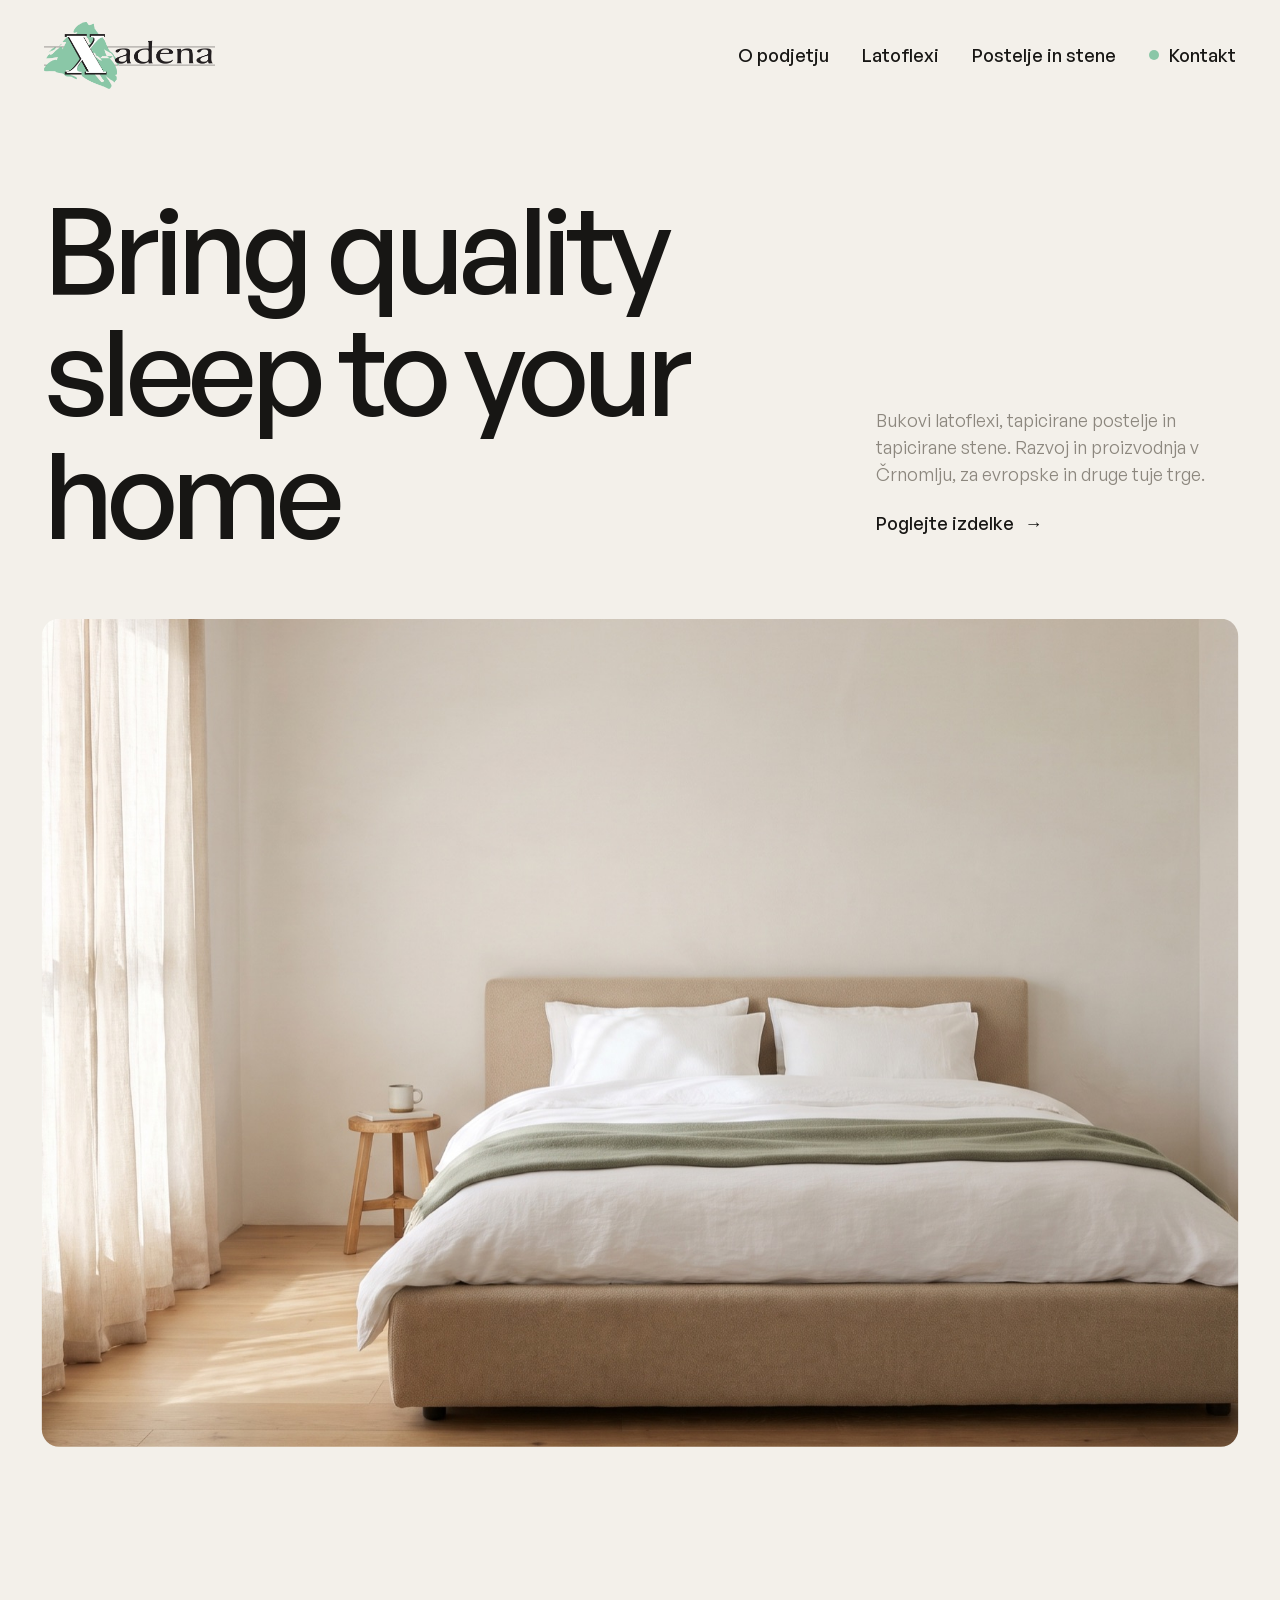
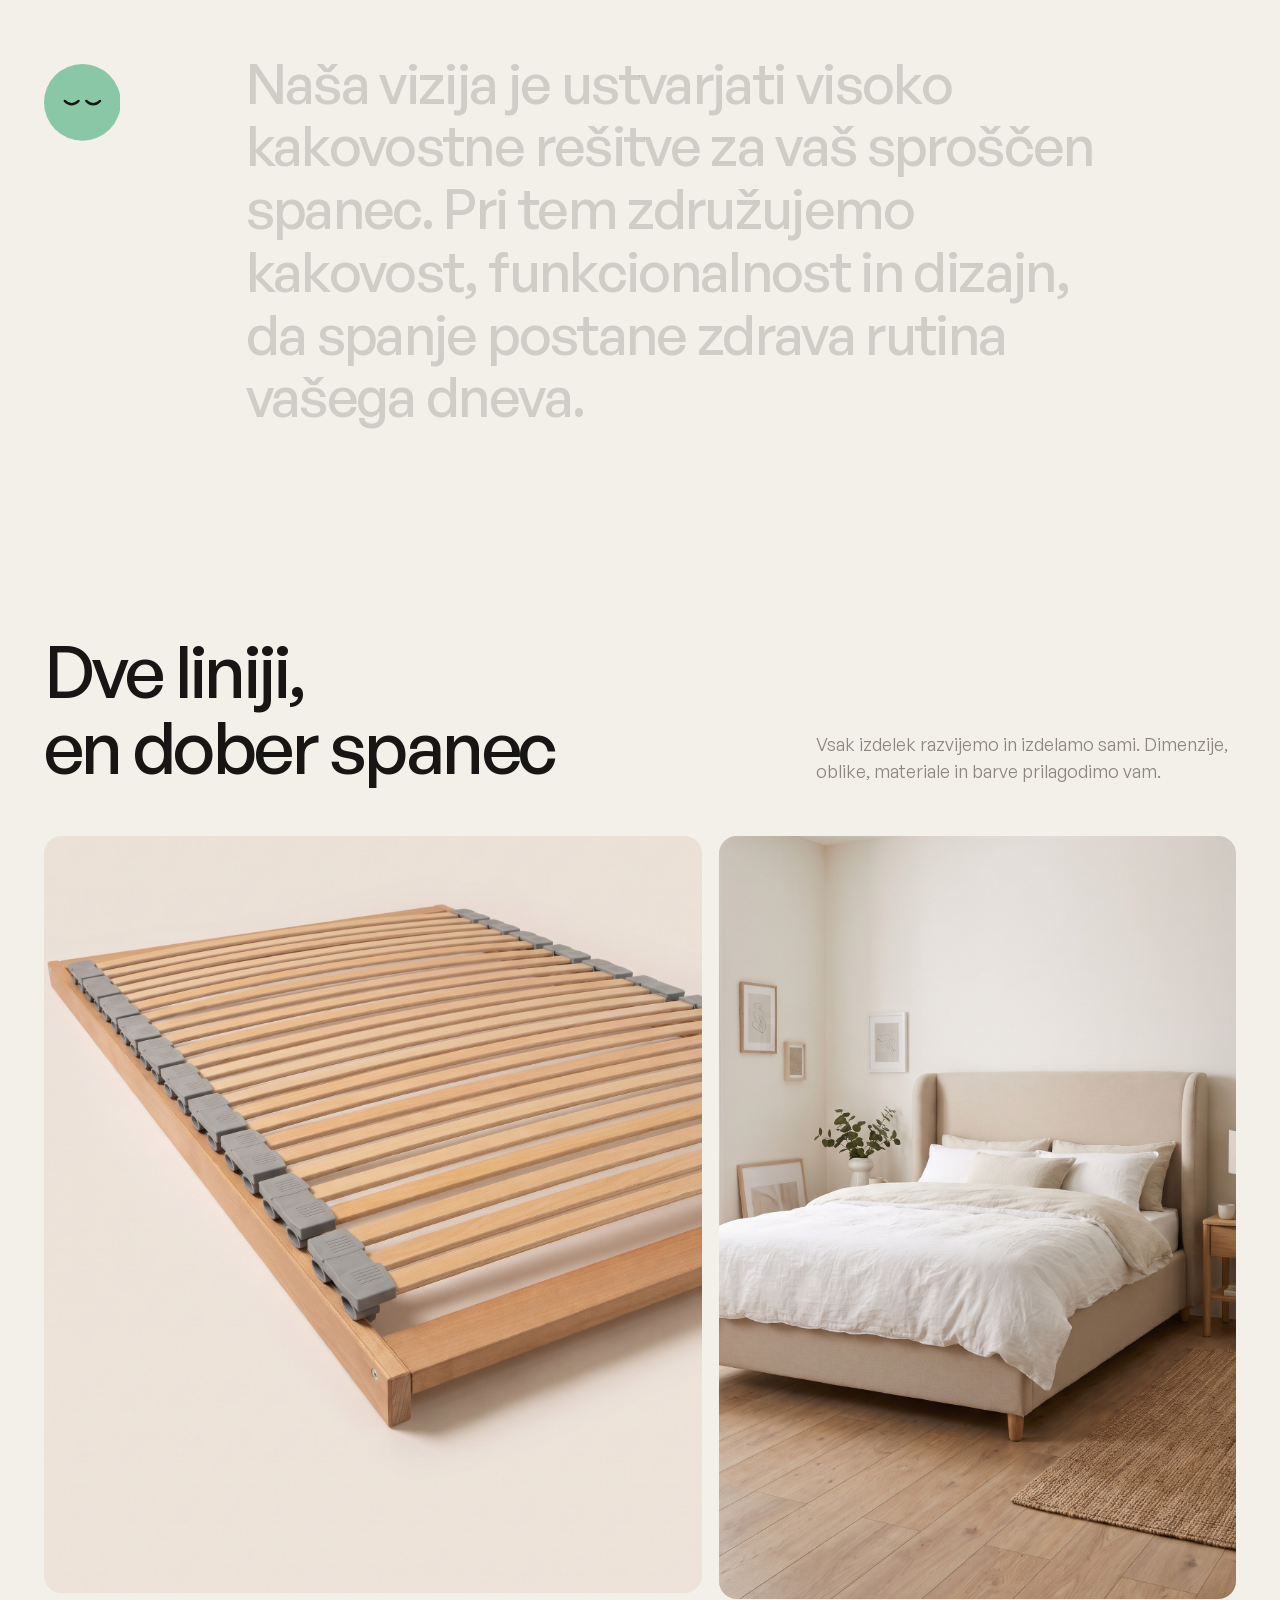
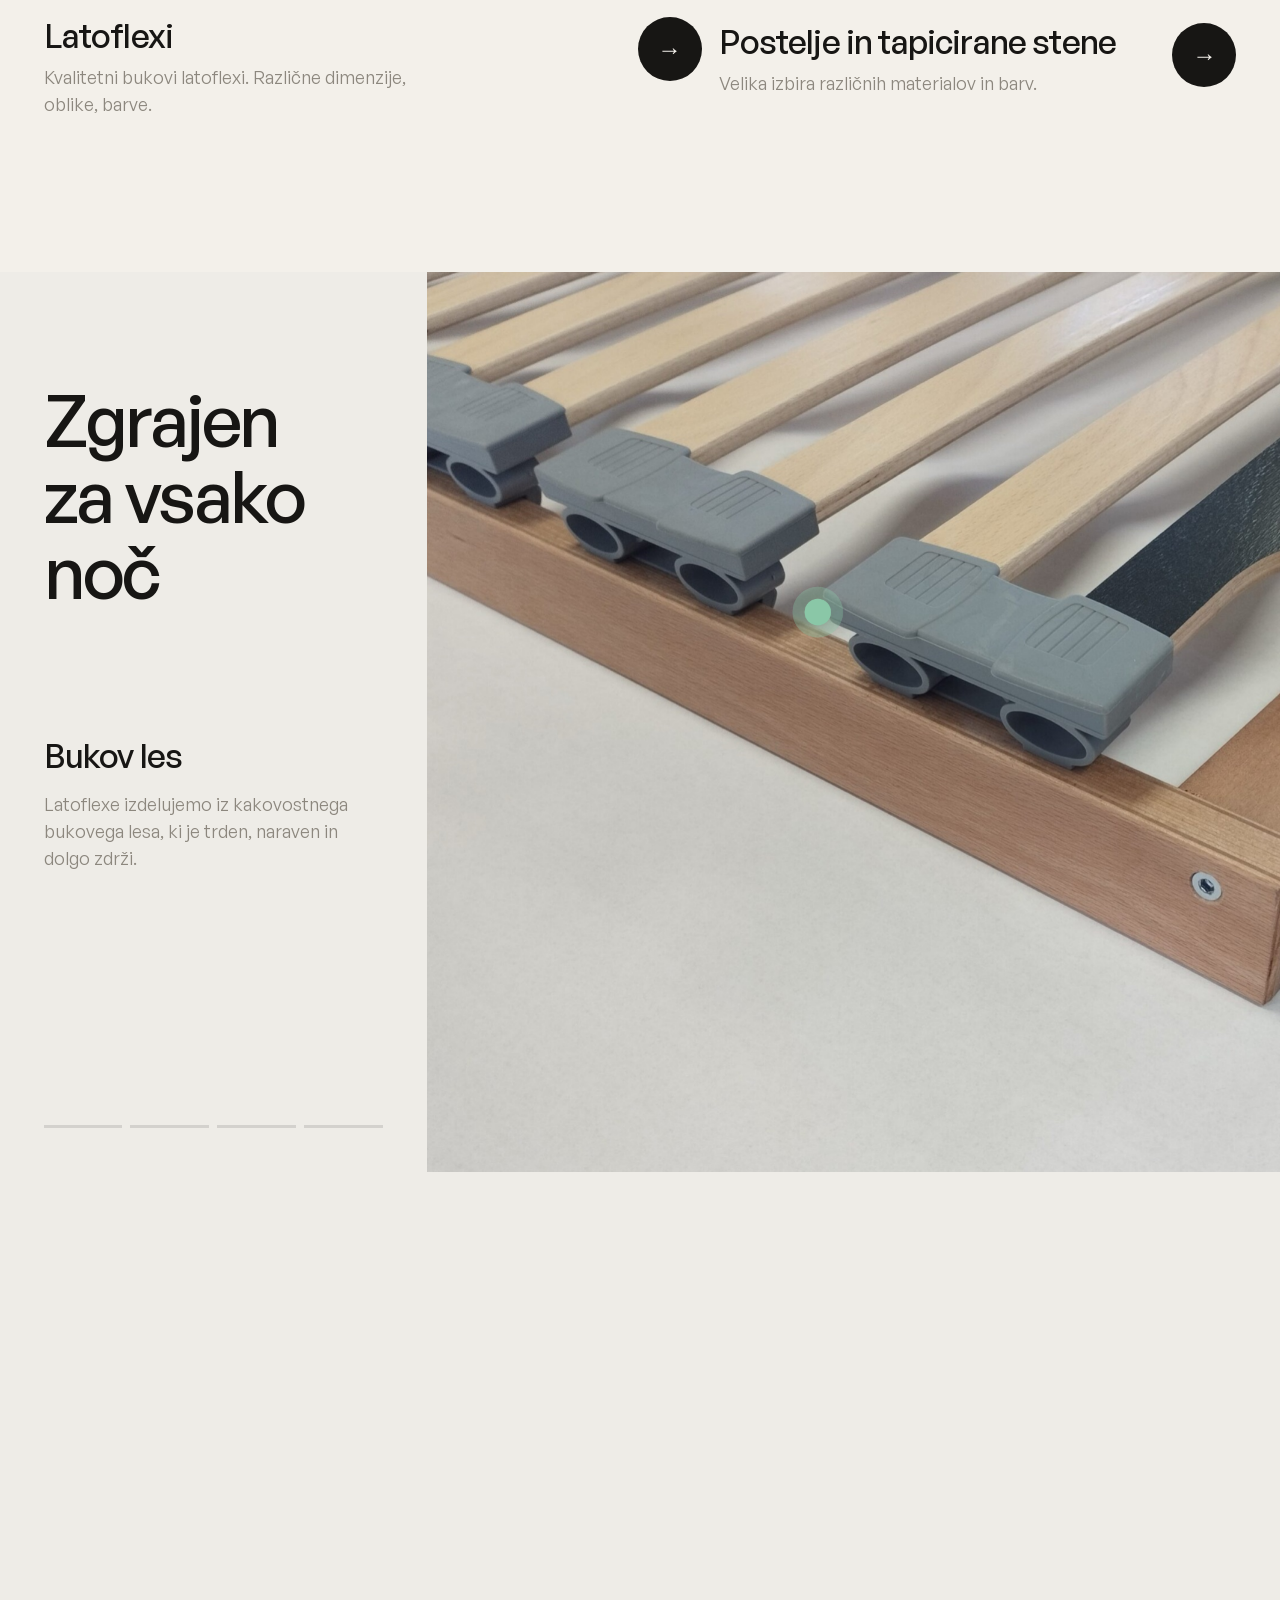
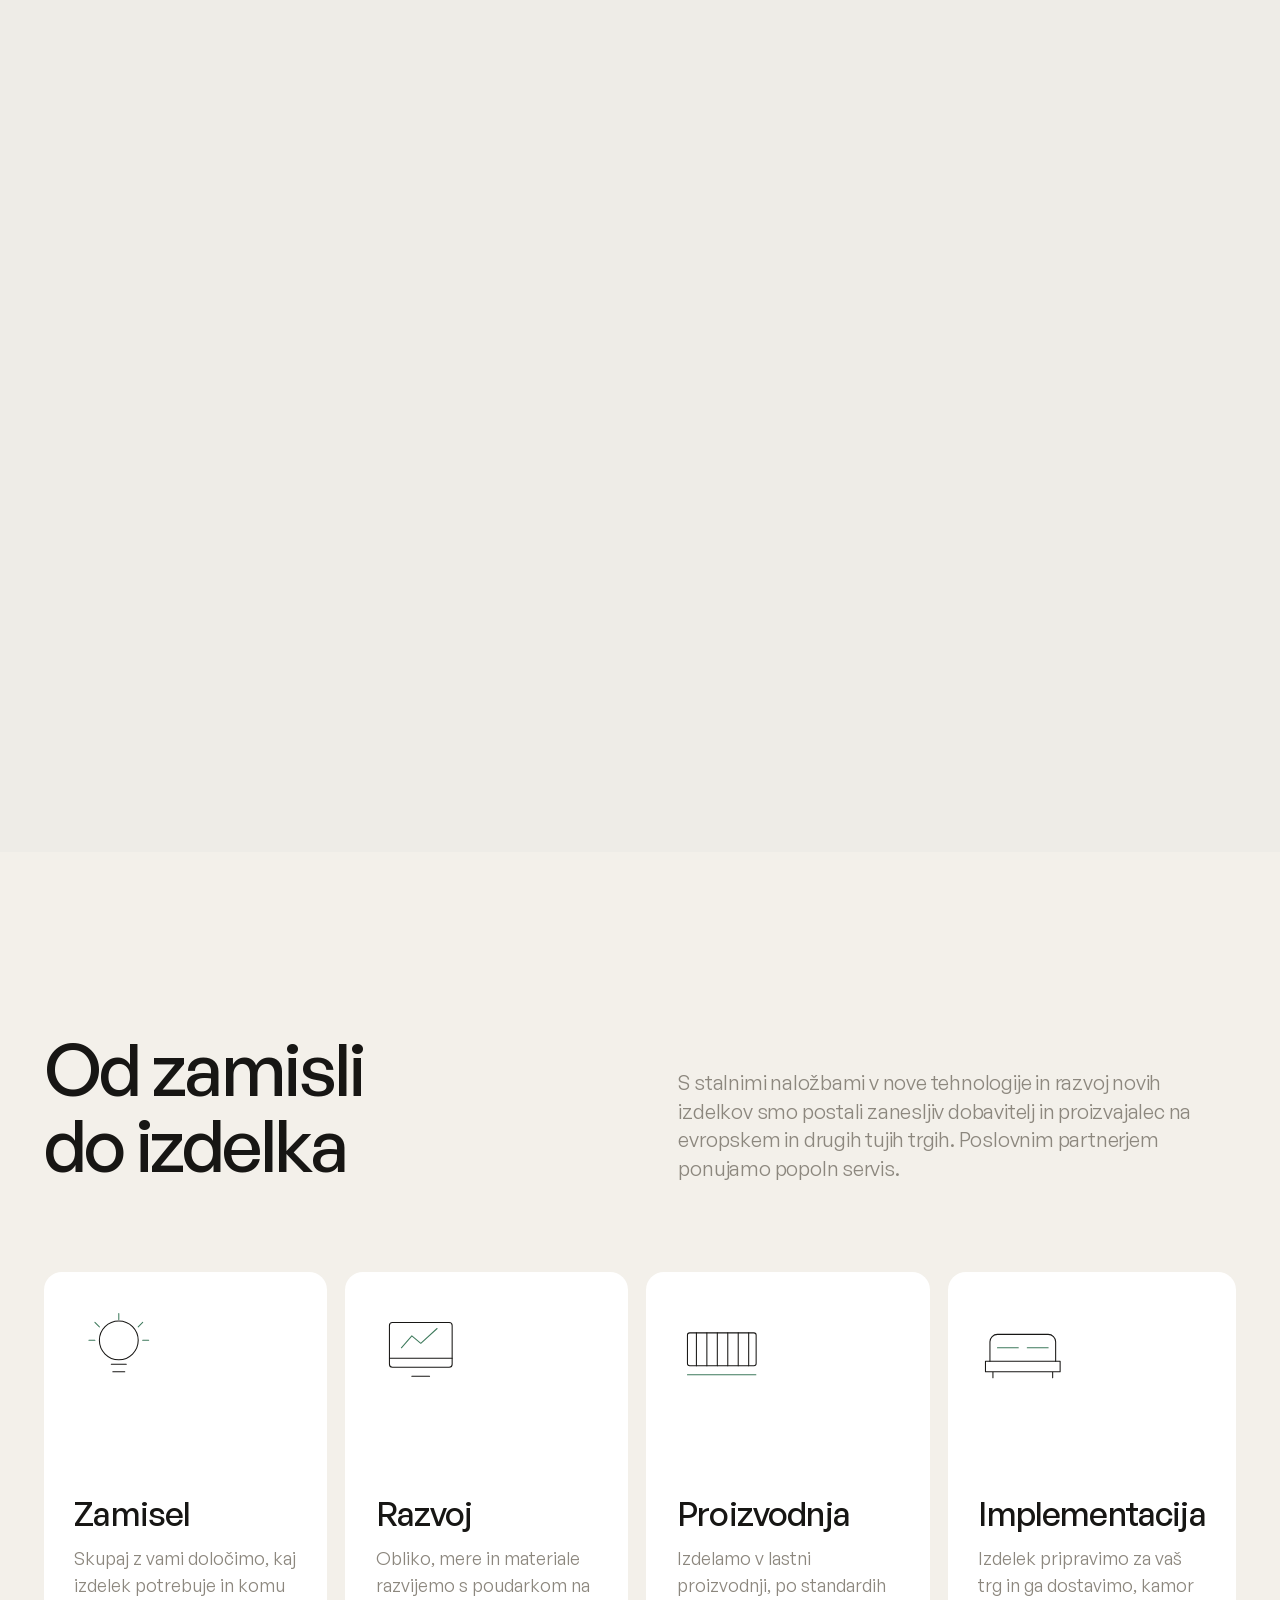
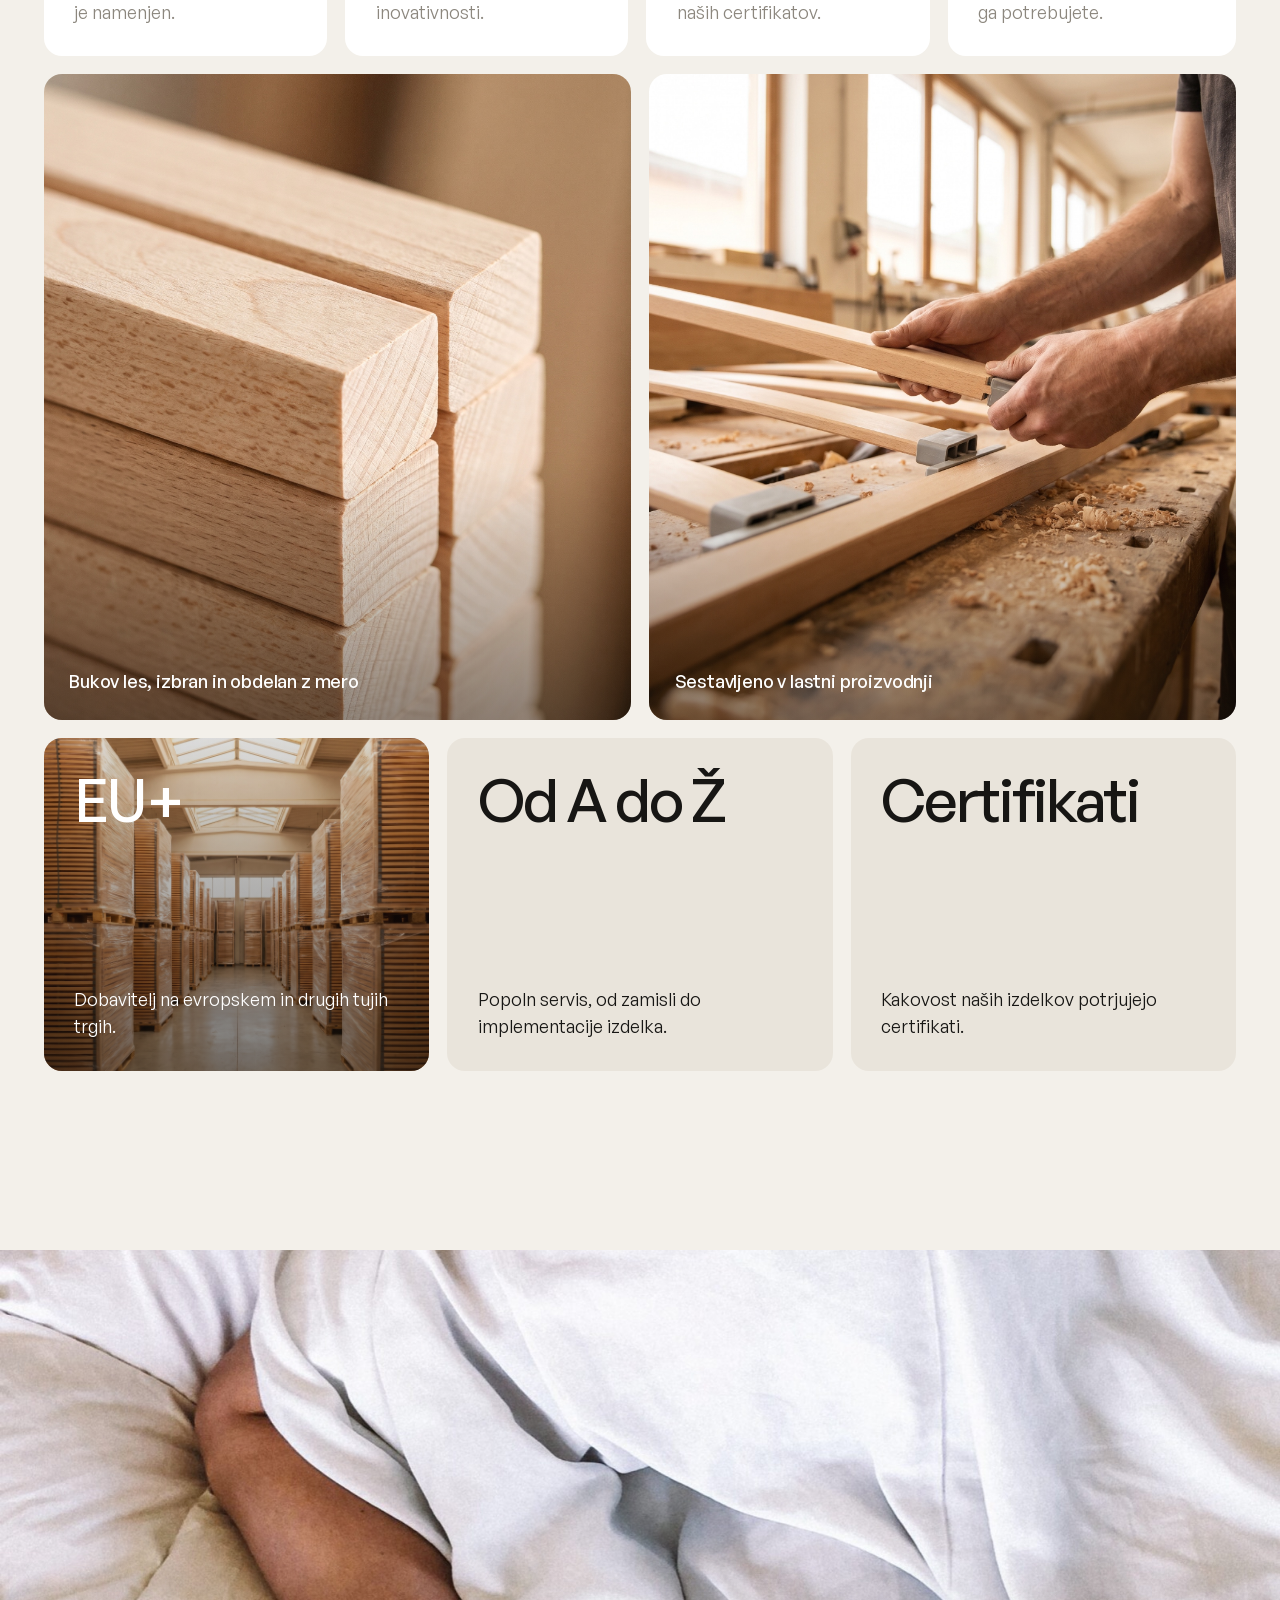
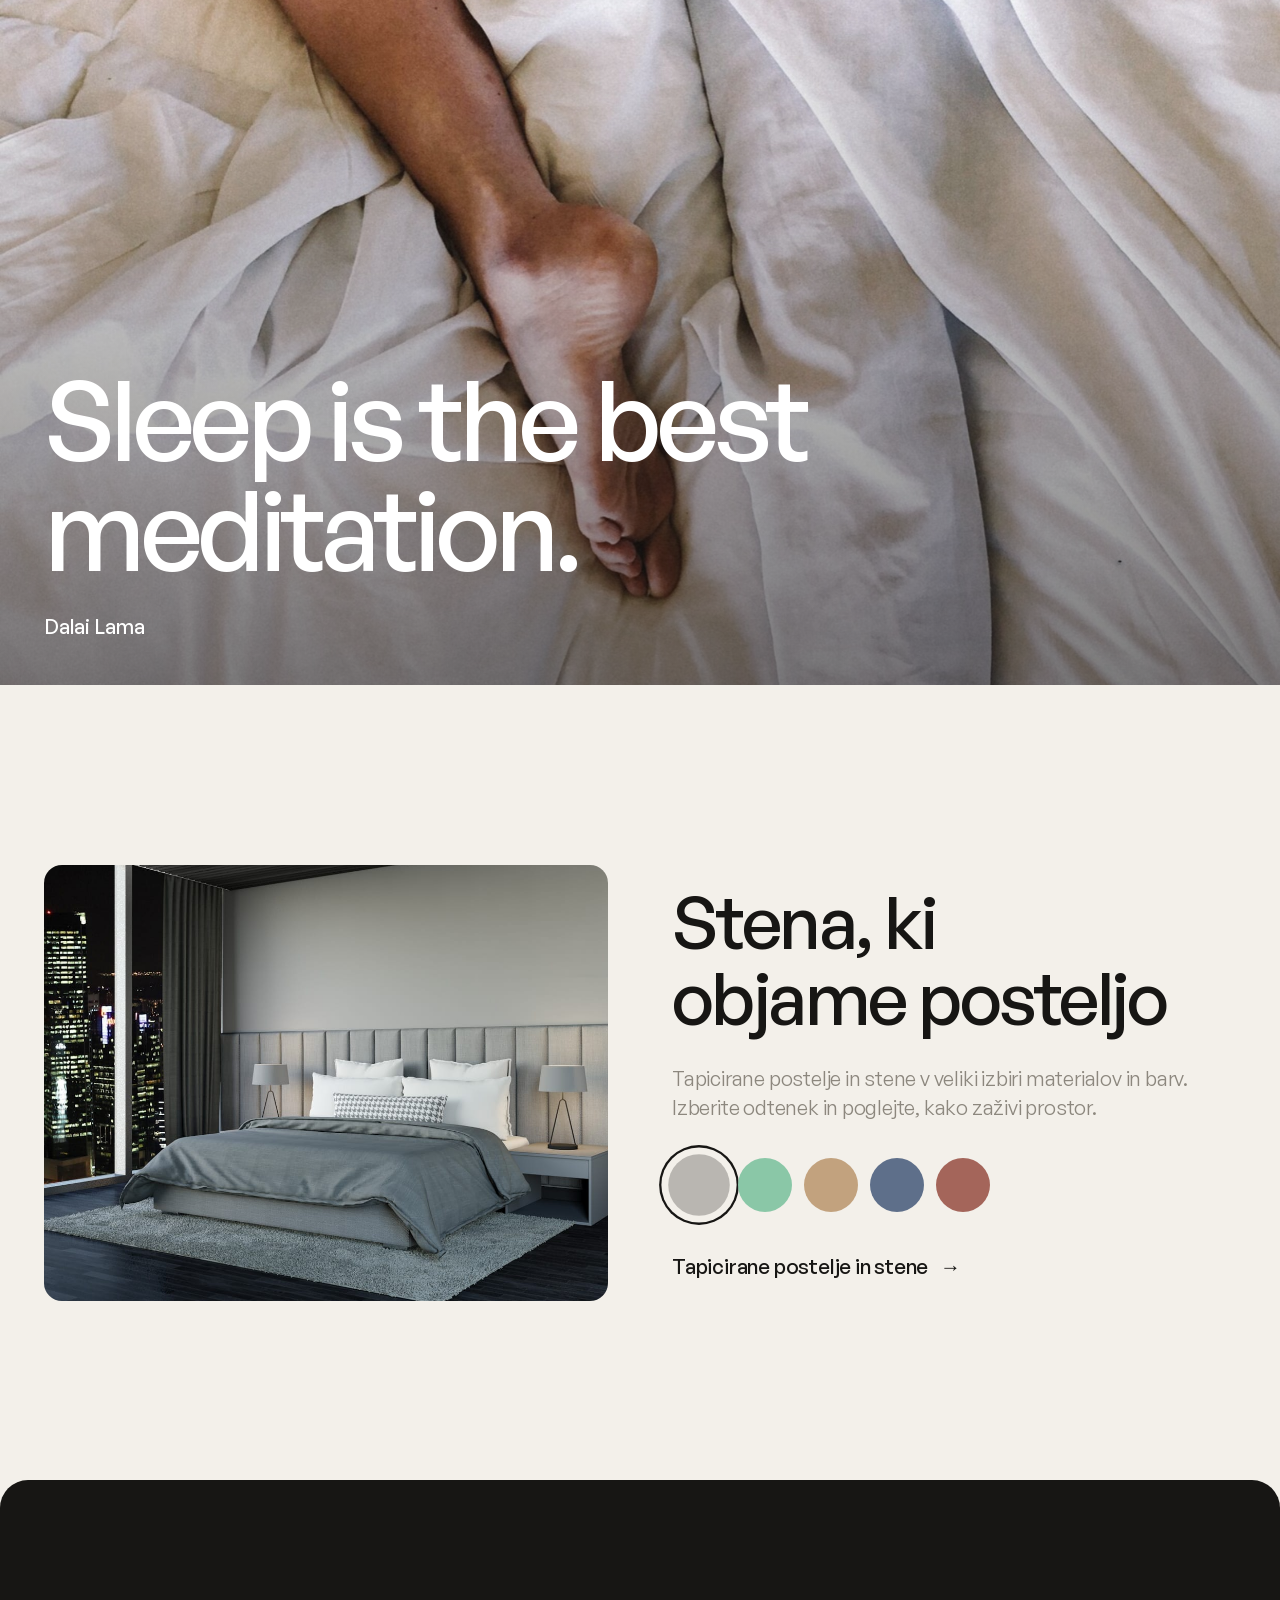
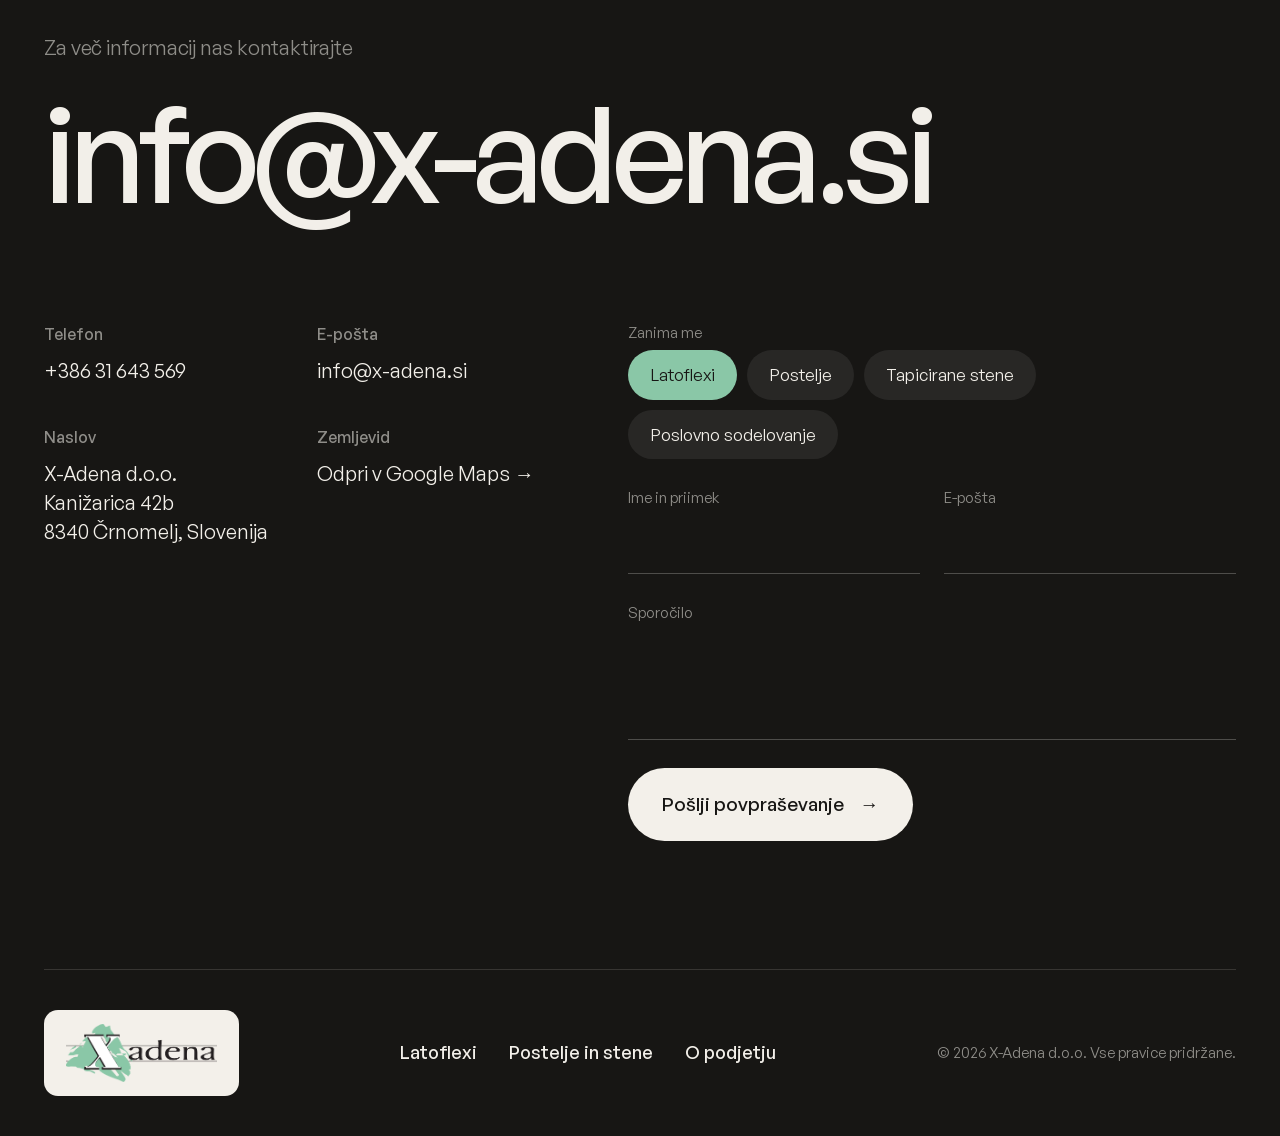
==== index.html @ 5ff751cb "X-Adena website redesign: home, latoflexi and postelje pages Co-Authored-By: Claude Opus 5.5 <norepl" ====
<!doctype html>
<html lang="sl" class="no-js">
<head>
<meta charset="utf-8">
<meta name="viewport" content="width=device-width, initial-scale=1">
<title>X-Adena d.o.o. · Latoflexi, postelje in tapicirane stene</title>
<meta name="description" content="X-Adena d.o.o. iz Črnomlja izdeluje bukove latoflexe, tapicirane postelje in tapicirane stene za evropske in druge tuje trge.">
<meta name="robots" content="noindex">
<link rel="icon" href="assets/img/logo.png">
<link rel="preload" href="assets/fonts/GeneralSans-500.woff2" as="font" type="font/woff2" crossorigin>
<link rel="stylesheet" href="assets/css/style.css">
</head>
<body>

<div class="loader" aria-hidden="true">
  <img class="loader__logo" src="assets/img/logo.png" alt="">
  <span class="loader__bar"></span>
</div>

<header class="header">
  <a class="header__logo" href="index.html" aria-label="X-Adena, domov"><img src="assets/img/logo.png" alt="X-Adena"></a>
  <nav class="nav" aria-label="Glavna navigacija">
    <a href="#podjetje">O podjetju</a>
    <a href="latoflexi.html">Latoflexi</a>
    <a href="postelje.html">Postelje in stene</a>
    <a class="nav__cta" href="#kontakt"><span class="dot"></span>Kontakt</a>
  </nav>
  <button class="burger" aria-label="Meni"><span></span><span></span></button>
</header>
<div class="mobile-menu">
  <a href="#podjetje">O podjetju</a>
  <a href="latoflexi.html">Latoflexi</a>
  <a href="postelje.html">Postelje in stene</a>
  <a href="#kontakt">Kontakt</a>
</div>

<main>
  <!-- HERO -->
  <section class="hero">
    <div class="hero__top">
      <h1 class="display">
        <span class="line-mask"><span>Bring quality</span></span>
        <span class="line-mask"><span>sleep to your home</span></span>
      </h1>
      <div class="hero__aside">
        <p class="muted">Bukovi latoflexi, tapicirane postelje in tapicirane stene. Razvoj in proizvodnja v Črnomlju, za evropske in druge tuje trge.</p>
        <a href="#izdelki">Poglejte izdelke <span class="arrow">→</span></a>
      </div>
    </div>
    <div class="hero__media" data-parallax>
      <img src="assets/img/hero-morning.jpg" alt="Svetla spalnica s tapicirano posteljo v jutranji svetlobi">
    </div>
  </section>

  <!-- MANIFESTO -->
  <section class="manifesto" id="podjetje">
    <div class="manifesto__mark" aria-hidden="true">
      <svg viewBox="0 0 100 100"><circle cx="50" cy="50" r="50" fill="#8AC7A7"/><path d="M27 48q9 9 18 0M55 48q9 9 18 0" stroke="#171614" stroke-width="3" fill="none" stroke-linecap="round"/></svg>
    </div>
    <p class="manifesto__text">Naša vizija je ustvarjati visoko kakovostne rešitve za vaš sproščen spanec. Pri tem združujemo kakovost, funkcionalnost in dizajn, da spanje postane zdrava rutina vašega dneva.</p>
  </section>

  <!-- PRODUCTS -->
  <section class="products" id="izdelki">
    <div class="products__head">
      <h2 class="h2 split-lines"><span class="line-mask"><span>Dve liniji,</span></span><span class="line-mask"><span>en dober spanec</span></span></h2>
      <p class="muted rv">Vsak izdelek razvijemo in izdelamo sami. Dimenzije, oblike, materiale in barve prilagodimo vam.</p>
    </div>
    <div class="products__grid" data-stagger>
      <a class="pcard" href="latoflexi.html">
        <div class="pcard__img pcard__img--studio" data-parallax><img src="assets/img/latoflex-studio.jpg" alt="Bukov latoflex z nosilci lamel"></div>
        <div class="pcard__body">
          <div><h3 class="h3">Latoflexi</h3><p class="muted">Kvalitetni bukovi latoflexi. Različne dimenzije, oblike, barve.</p></div>
          <span class="pcard__go">→</span>
        </div>
      </a>
      <a class="pcard" href="postelje.html">
        <div class="pcard__img" data-parallax><img src="assets/img/bed-sand.jpg" alt="Tapicirana postelja v peščeni barvi v svetli spalnici"></div>
        <div class="pcard__body">
          <div><h3 class="h3">Postelje in tapicirane stene</h3><p class="muted">Velika izbira različnih materialov in barv.</p></div>
          <span class="pcard__go">→</span>
        </div>
      </a>
    </div>
  </section>

  <!-- ANATOMY -->
  <section class="anatomy" aria-label="Zgradba latoflexa">
    <div class="anatomy__stick">
      <div class="anatomy__copy">
        <h2 class="h2">Zgrajen<br>za vsako noč</h2>
        <div class="anatomy__steps">
          <div class="astep" data-s="1.1" data-x="33" data-y="33">
            <h3 class="h3">Bukov les</h3>
            <p class="muted">Latoflexe izdelujemo iz kakovostnega bukovega lesa, ki je trden, naraven in dolgo zdrži.</p>
          </div>
          <div class="astep" data-s="1.7" data-x="59.7" data-y="58">
            <h3 class="h3">Masiven okvir</h3>
            <p class="muted">Natančno obdelani in čvrsto spojeni robovi nosijo ležišče brez upogibanja in škripanja.</p>
          </div>
          <div class="astep" data-s="1.8" data-x="45" data-y="13">
            <h3 class="h3">Upogljive lamele</h3>
            <p class="muted">Lamele sledijo telesu in enakomerno porazdelijo težo, da ležišče diha in hrbet počiva.</p>
          </div>
          <div class="astep" data-s="2.1" data-x="46" data-y="33">
            <h3 class="h3">Nosilci lamel</h3>
            <p class="muted">Nosilci lamele trdno držijo v okvirju in jim pustijo, da se pod težo mehko premikajo.</p>
          </div>
        </div>
        <div class="anatomy__progress"><i><b></b></i><i><b></b></i><i><b></b></i><i><b></b></i></div>
      </div>
      <div class="anatomy__visual">
        <div class="anatomy__frame">
          <img src="assets/img/latoflex.jpg" alt="Bukov latoflex od blizu">
          <span class="hot"></span><span class="hot"></span><span class="hot"></span><span class="hot"></span>
        </div>
      </div>
    </div>
  </section>

  <!-- PROCESS -->
  <section class="process">
    <div class="process__intro">
      <h2 class="h2 split-lines"><span class="line-mask"><span>Od zamisli</span></span><span class="line-mask"><span>do izdelka</span></span></h2>
      <p class="lead muted rv">S stalnimi naložbami v nove tehnologije in razvoj novih izdelkov smo postali zanesljiv dobavitelj in proizvajalec na evropskem in drugih tujih trgih. Poslovnim partnerjem ponujamo popoln servis.</p>
    </div>
    <div class="steps" data-stagger>
      <div class="step">
        <svg viewBox="0 0 120 120"><circle cx="60" cy="50" r="26"/><path d="M50 82h20M52 92h16"/><path class="acc" d="M60 14v8M28 26l6 6M92 26l-6 6M20 50h8M92 50h8"/></svg>
        <div><h3 class="h3">Zamisel</h3><p class="muted">Skupaj z vami določimo, kaj izdelek potrebuje in komu je namenjen.</p></div>
      </div>
      <div class="step">
        <svg viewBox="0 0 120 120"><rect x="18" y="26" width="84" height="60" rx="4"/><path d="M18 74h84"/><path class="acc" d="M34 60l14-16 12 10 22-20"/><path d="M48 98h24"/></svg>
        <div><h3 class="h3">Razvoj</h3><p class="muted">Obliko, mere in materiale razvijemo s poudarkom na inovativnosti.</p></div>
      </div>
      <div class="step">
        <svg viewBox="0 0 120 120"><rect x="14" y="40" width="92" height="44" rx="3"/><path d="M26 40v44M40 40v44M54 40v44M68 40v44M82 40v44M96 40v44"/><path class="acc" d="M14 96h92"/></svg>
        <div><h3 class="h3">Proizvodnja</h3><p class="muted">Izdelamo v lastni proizvodnji, po standardih naših certifikatov.</p></div>
      </div>
      <div class="step">
        <svg viewBox="0 0 120 120"><path d="M16 78V52a10 10 0 0 1 10-10h68a10 10 0 0 1 10 10v26"/><path d="M10 78h100v14H10zM20 92v8M100 92v8"/><path class="acc" d="M26 60h28M66 60h28"/></svg>
        <div><h3 class="h3">Implementacija</h3><p class="muted">Izdelek pripravimo za vaš trg in ga dostavimo, kamor ga potrebujete.</p></div>
      </div>
    </div>
    <div class="duo" data-stagger>
      <figure class="duo__img" data-parallax><img src="assets/img/beech-slats.jpg" alt="Zložene lamele iz bukovega lesa" loading="lazy"><figcaption>Bukov les, izbran in obdelan z mero</figcaption></figure>
      <figure class="duo__img" data-parallax><img src="assets/img/workshop.jpg" alt="Sestavljanje latoflexa v delavnici" loading="lazy"><figcaption>Sestavljeno v lastni proizvodnji</figcaption></figure>
    </div>
    <div class="facts" data-stagger>
      <div class="fact fact--img"><img src="assets/img/warehouse.jpg" alt="" loading="lazy"><strong>EU+</strong><p>Dobavitelj na evropskem in drugih tujih trgih.</p></div>
      <div class="fact"><strong>Od A do Ž</strong><p>Popoln servis, od zamisli do implementacije izdelka.</p></div>
      <div class="fact"><strong>Certifikati</strong><p>Kakovost naših izdelkov potrjujejo certifikati.</p></div>
    </div>
  </section>

  <!-- QUOTE -->
  <section class="quote">
    <div class="quote__img"><img src="assets/img/sheets.jpg" alt=""></div>
    <div class="quote__inner">
      <blockquote class="split-lines"><span class="line-mask"><span>Sleep is the best</span></span><span class="line-mask"><span>meditation.</span></span></blockquote>
      <cite class="rv">Dalai Lama</cite>
    </div>
  </section>

  <!-- UPHOLSTERY -->
  <section class="uph">
    <div class="uph__img" data-parallax>
      <img src="assets/img/upholstered-wall.jpg" alt="Tapicirana stena za posteljo" loading="lazy">
      <span class="uph__tint" style="clip-path:inset(43% 0 33% 33.5%)"></span>
    </div>
    <div>
      <h2 class="h2 split-lines"><span class="line-mask"><span>Stena, ki</span></span><span class="line-mask"><span>objame posteljo</span></span></h2>
      <p class="lead muted rv" style="margin-top:28px">Tapicirane postelje in stene v veliki izbiri materialov in barv. Izberite odtenek in poglejte, kako zaživi prostor.</p>
      <div class="swatches" role="group" aria-label="Barve tapiciranja">
        <button class="swatch is-on" style="background:#B9B6B1" data-color="none" data-name="Svetlo siva" aria-label="Svetlo siva"></button>
        <button class="swatch" style="background:#8AC7A7" data-color="#7DB596" data-name="Žajbelj" aria-label="Žajbelj"></button>
        <button class="swatch" style="background:#C2A27E" data-color="#B58C5E" data-name="Pesek" aria-label="Pesek"></button>
        <button class="swatch" style="background:#5E6F8A" data-color="#4B6286" data-name="Nočno modra" aria-label="Nočno modra"></button>
        <button class="swatch" style="background:#A4655A" data-color="#9A5246" data-name="Terakota" aria-label="Terakota"></button>
      </div>
      <a href="postelje.html" class="lead" style="display:inline-flex;gap:12px;font-weight:500">Tapicirane postelje in stene <span class="arrow">→</span></a>
    </div>
  </section>
</main>

<!-- CONTACT -->
<section class="contact" id="kontakt">
  <p class="lead muted rv" style="margin-bottom:24px">Za več informacij nas kontaktirajte</p>
  <a class="contact__big rv" href="mailto:info@x-adena.si">info@x-adena.si</a>
  <div class="contact__grid">
    <div class="contact__info">
      <div><h4>Telefon</h4><a href="tel:+38631643569">+386 31 643 569</a></div>
      <div><h4>E-pošta</h4><a href="mailto:info@x-adena.si">info@x-adena.si</a></div>
      <div><h4>Naslov</h4><p>X-Adena d.o.o.<br>Kanižarica 42b<br>8340 Črnomelj, Slovenija</p></div>
      <div><h4>Zemljevid</h4><a href="https://www.google.com/maps/search/?api=1&query=Kani%C5%BEarica+42b+8340+%C4%8Crnomelj" target="_blank" rel="noopener">Odpri v Google Maps <span class="arrow">→</span></a></div>
    </div>
    <form class="form" novalidate>
      <div class="field field--full">
        <label>Zanima me</label>
        <div class="chips">
          <input type="checkbox" id="c1" checked><label for="c1">Latoflexi</label>
          <input type="checkbox" id="c2"><label for="c2">Postelje</label>
          <input type="checkbox" id="c3"><label for="c3">Tapicirane stene</label>
          <input type="checkbox" id="c4"><label for="c4">Poslovno sodelovanje</label>
        </div>
      </div>
      <div class="field"><label for="f1">Ime in priimek</label><input id="f1" type="text" autocomplete="name"></div>
      <div class="field"><label for="f2">E-pošta</label><input id="f2" type="email" autocomplete="email"></div>
      <div class="field field--full"><label for="f3">Sporočilo</label><textarea id="f3"></textarea></div>
      <button class="submit" type="submit">Pošlji povpraševanje <span class="arrow">→</span></button>
      <p class="form__ok">Hvala. Odgovorili vam bomo v najkrajšem možnem času.</p>
    </form>
  </div>
  <footer class="footer">
    <a class="footer__logo" href="index.html"><img src="assets/img/logo.png" alt="X-Adena"></a>
    <nav><a href="latoflexi.html">Latoflexi</a><a href="postelje.html">Postelje in stene</a><a href="#podjetje">O podjetju</a></nav>
    <small>© 2026 X-Adena d.o.o. Vse pravice pridržane.</small>
  </footer>
</section>

<script src="assets/vendor/gsap.min.js"></script>
<script src="assets/vendor/ScrollTrigger.min.js"></script>
<script src="assets/vendor/lenis.min.js"></script>
<script src="assets/js/main.js"></script>
</body>
</html>
---- assets/css/style.css ----
@font-face{font-family:"General Sans";src:url(../fonts/GeneralSans-300.woff2) format("woff2");font-weight:300;font-display:swap}
@font-face{font-family:"General Sans";src:url(../fonts/GeneralSans-400.woff2) format("woff2");font-weight:400;font-display:swap}
@font-face{font-family:"General Sans";src:url(../fonts/GeneralSans-500.woff2) format("woff2");font-weight:500;font-display:swap}
@font-face{font-family:"General Sans";src:url(../fonts/GeneralSans-600.woff2) format("woff2");font-weight:600;font-display:swap}

:root{
  --bg:#F3F0EA;
  --bg-2:#E9E4DB;
  --ink:#171614;
  --gray:#8C877E;
  --line:rgba(23,22,20,.12);
  --sage:#8AC7A7;
  --sage-deep:#3E7A5C;
  --wood:#C98E5E;
  --pad:clamp(20px,3.4vw,72px);
  --ease:cubic-bezier(.22,1,.36,1);
}
*{box-sizing:border-box;margin:0;padding:0}
html{-webkit-text-size-adjust:100%}
html.lenis{height:auto}
.lenis.lenis-smooth{scroll-behavior:auto}
body{background:var(--bg);color:var(--ink);font-family:"General Sans",Helvetica Neue,Arial,sans-serif;font-weight:400;font-size:18px;line-height:1.5;-webkit-font-smoothing:antialiased;overflow-x:hidden}
img,video,svg{display:block;max-width:100%}
a{color:inherit;text-decoration:none}
button,input,select,textarea{font:inherit;color:inherit}
::selection{background:var(--sage);color:var(--ink)}

/* ---------- Loader ---------- */
.loader{position:fixed;inset:0;z-index:100;background:var(--bg);display:grid;place-items:center}
.loader__logo{width:min(46vw,380px);clip-path:inset(0 100% 0 0)}
.loader__bar{position:absolute;left:0;bottom:0;height:3px;width:100%;background:var(--sage);transform-origin:left;transform:scaleX(0)}
.no-js .loader{display:none}

/* ---------- Header ---------- */
.header{position:fixed;top:0;left:0;right:0;z-index:50;display:flex;align-items:center;justify-content:space-between;padding:22px var(--pad);transition:transform .6s var(--ease),background .4s,padding .4s}
.header.is-scrolled{background:rgba(243,240,234,.86);backdrop-filter:blur(14px);-webkit-backdrop-filter:blur(14px);padding-top:14px;padding-bottom:14px}
.header.is-hidden{transform:translateY(-100%)}
.header__logo img{height:clamp(54px,5.2vw,84px);width:auto;transition:height .4s var(--ease)}
.header.is-scrolled .header__logo img{height:clamp(46px,4vw,64px)}
.nav{display:flex;align-items:center;gap:clamp(22px,2.6vw,48px);font-size:18px;font-weight:500}
.nav a{position:relative;padding:6px 0}
.nav a::after{content:"";position:absolute;left:0;right:0;bottom:0;height:1.5px;background:currentColor;transform:scaleX(0);transform-origin:right;transition:transform .5s var(--ease)}
.nav a:hover::after,.nav a.is-active::after{transform:scaleX(1);transform-origin:left}
.nav .nav__cta{display:inline-flex;align-items:center;gap:10px;color:var(--ink)}
.nav__cta .dot{width:10px;height:10px;border-radius:50%;background:var(--sage)}
.burger{display:none;background:none;border:0;width:44px;height:44px;position:relative;cursor:pointer}
.burger span{position:absolute;left:8px;right:8px;height:2px;background:var(--ink);transition:transform .4s var(--ease)}
.burger span:nth-child(1){top:17px}.burger span:nth-child(2){top:25px}
.menu-open .burger span:nth-child(1){transform:translateY(4px) rotate(45deg)}
.menu-open .burger span:nth-child(2){transform:translateY(-4px) rotate(-45deg)}
.mobile-menu{position:fixed;inset:0;z-index:40;background:var(--bg);padding:140px var(--pad) 40px;display:flex;flex-direction:column;gap:6px;opacity:0;pointer-events:none;transition:opacity .4s}
.mobile-menu a{font-size:44px;font-weight:500;letter-spacing:-.03em;line-height:1.2}
.menu-open .mobile-menu{opacity:1;pointer-events:auto}

/* ---------- Type ---------- */
.display{font-weight:500;letter-spacing:-.045em;line-height:1.02;font-size:clamp(52px,9.4vw,200px)}
.h2{font-weight:500;letter-spacing:-.035em;line-height:1.06;font-size:clamp(40px,5.6vw,112px)}
.h3{font-weight:500;letter-spacing:-.025em;line-height:1.12;font-size:clamp(28px,2.6vw,48px)}
.lead{font-size:clamp(20px,1.6vw,28px);line-height:1.4;letter-spacing:-.01em}
.muted{color:var(--gray)}
.line-mask{display:block;overflow:hidden;padding-bottom:.08em;margin-bottom:-.08em}
.line-mask>span{display:block}

/* ---------- Hero ---------- */
.hero{padding:calc(clamp(54px,5.2vw,84px) + 120px) var(--pad) 0;min-height:100vh}
.hero__top{display:grid;grid-template-columns:1fr auto;align-items:end;gap:40px}
.hero__aside{max-width:360px;padding-bottom:1.4vw}
.hero__aside p{font-size:18px;line-height:1.5}
.hero__aside a{display:inline-flex;margin-top:22px;font-weight:500;gap:10px;align-items:center}
.arrow{display:inline-block;transition:transform .5s var(--ease)}
a:hover .arrow{transform:translateX(6px)}
.hero__media{margin:clamp(40px,5vw,90px) calc(var(--pad) * -1) 0;height:92vh;position:relative;overflow:hidden;clip-path:inset(0 var(--pad) 0 var(--pad) round 18px)}
.hero__media img{position:absolute;inset:-8% 0 0;width:100%;height:116%;object-fit:cover}

/* ---------- Manifesto ---------- */
.manifesto{padding:clamp(120px,16vw,280px) var(--pad);display:grid;grid-template-columns:repeat(12,1fr);gap:20px}
.manifesto__text{grid-column:3/12;font-weight:500;letter-spacing:-.03em;line-height:1.14;font-size:clamp(32px,4.3vw,86px)}
.manifesto__text .w{color:rgba(23,22,20,.16);transition:color .2s}
.manifesto__mark{grid-column:1/3;align-self:start;padding-top:1vw}
.manifesto__mark svg{width:clamp(60px,6vw,110px)}

/* ---------- Products ---------- */
.products{padding:0 var(--pad) clamp(100px,12vw,220px)}
.products__head{display:flex;justify-content:space-between;align-items:end;gap:40px;margin-bottom:clamp(40px,4vw,72px)}
.products__head p{max-width:420px}
.products__grid{display:grid;grid-template-columns:1.12fr .88fr;gap:clamp(14px,1.4vw,26px)}
.pcard{position:relative;display:block}
.pcard__img{position:relative;overflow:hidden;border-radius:18px;aspect-ratio:4/4.6;background:var(--bg-2)}
.pcard:nth-child(2) .pcard__img{aspect-ratio:4/5.9}
.pcard__img img{position:absolute;inset:-6% 0;width:100%;height:112%;object-fit:cover;transition:transform 1.4s var(--ease)}
.pcard:hover .pcard__img img{transform:scale(1.05)}
.pcard__body{display:flex;justify-content:space-between;align-items:start;gap:30px;padding-top:24px}
.pcard__body p{max-width:380px;margin-top:10px}
.pcard__go{flex:none;width:64px;height:64px;border-radius:50%;background:var(--ink);color:var(--bg);display:grid;place-items:center;font-size:24px;transition:transform .6s var(--ease),background .4s}
.pcard:hover .pcard__go{transform:rotate(-45deg);background:var(--sage-deep)}

/* ---------- Anatomy ---------- */
.anatomy{position:relative;height:420vh;background:#EEECE7}
.anatomy__stick{position:sticky;top:0;height:100vh;overflow:hidden;display:grid;grid-template-columns:minmax(320px,.8fr) 1.6fr}
.anatomy__copy{position:relative;z-index:2;gap:32px;padding:clamp(110px,12vh,160px) var(--pad) var(--pad);display:flex;flex-direction:column;justify-content:space-between}
.anatomy__steps{position:relative;min-height:260px}
.astep{position:absolute;inset:0 0 auto 0;opacity:0;transform:translateY(24px);transition:opacity .6s var(--ease),transform .8s var(--ease)}
.astep.is-on{opacity:1;transform:none}
.astep h3{margin-bottom:16px}
.astep p{max-width:420px}
.anatomy__progress{display:flex;gap:8px}
.anatomy__progress i{flex:1;height:3px;background:var(--line);position:relative;overflow:hidden}
.anatomy__progress i b{position:absolute;inset:0;background:var(--ink);transform-origin:left;transform:scaleX(0)}
.anatomy__visual{position:relative;overflow:hidden}
.anatomy__frame{position:absolute;inset:0;transform-origin:50% 50%;will-change:transform}
.anatomy__frame img{width:100%;height:100%;object-fit:cover}
.hot{position:absolute;width:22px;height:22px;margin:-11px 0 0 -11px;border-radius:50%;background:var(--sage);opacity:0;transform:scale(.4);transition:opacity .5s,transform .6s var(--ease)}
.hot::after{content:"";position:absolute;inset:-10px;border-radius:50%;background:var(--sage);opacity:.35;animation:pulse 2.2s infinite var(--ease)}
.hot.is-on{opacity:1;transform:scale(1)}
@keyframes pulse{0%{transform:scale(.6);opacity:.5}100%{transform:scale(2.2);opacity:0}}

/* ---------- Process ---------- */
.process{padding:clamp(120px,14vw,240px) var(--pad)}
.process__intro{display:grid;grid-template-columns:1fr 1fr;gap:clamp(30px,6vw,120px);align-items:end;margin-bottom:clamp(60px,7vw,120px)}
.steps{display:grid;grid-template-columns:repeat(4,1fr);gap:clamp(14px,1.4vw,26px)}
.step{background:#fff;border-radius:18px;padding:clamp(26px,2.4vw,44px);min-height:clamp(340px,30vw,520px);display:flex;flex-direction:column;justify-content:space-between;transition:background .5s,color .5s}
.step:hover{background:var(--ink);color:var(--bg)}
.step:hover .muted{color:rgba(243,240,234,.6)}
.step svg{width:clamp(80px,7vw,128px);height:auto;stroke:currentColor;fill:none;stroke-width:1.4;stroke-linecap:round;stroke-linejoin:round}
.step svg .acc{stroke:var(--sage-deep)}
.step:hover svg .acc{stroke:var(--sage)}
.step h3{margin-bottom:12px}
.facts{display:grid;grid-template-columns:repeat(3,1fr);gap:clamp(14px,1.4vw,26px);margin-top:clamp(14px,1.4vw,26px)}
.fact{border-radius:18px;padding:clamp(26px,2.4vw,44px);background:var(--bg-2);display:flex;flex-direction:column;gap:60px;justify-content:space-between}
.fact strong{font-weight:500;letter-spacing:-.04em;line-height:1.05;font-size:clamp(48px,4.6vw,96px)}
.fact--sage{background:var(--sage)}
.fact--img{position:relative;overflow:hidden;color:#fff;min-height:clamp(320px,26vw,480px)}
.fact--img img{position:absolute;inset:0;width:100%;height:100%;object-fit:cover;transition:transform 1.4s var(--ease)}
.fact--img:hover img{transform:scale(1.05)}
.fact--img::before{content:"";position:absolute;inset:0;z-index:1;background:linear-gradient(180deg,rgba(20,18,15,.15),rgba(20,18,15,.55))}
.fact--img strong,.fact--img p{position:relative;z-index:2}
.duo{display:grid;grid-template-columns:1fr 1fr;gap:clamp(14px,1.4vw,26px);margin-top:clamp(14px,1.4vw,26px)}
.duo__img{position:relative;overflow:hidden;border-radius:18px;aspect-ratio:4/4.4;margin:0}
.duo__img img{position:absolute;inset:-6% 0;width:100%;height:112%;object-fit:cover}
.duo__img figcaption{position:absolute;left:clamp(20px,2vw,36px);bottom:clamp(20px,2vw,32px);z-index:2;color:#fff;font-size:clamp(18px,1.4vw,24px);font-weight:500;letter-spacing:-.01em;max-width:80%}
.duo__img::after{content:"";position:absolute;inset:auto 0 0 0;height:40%;background:linear-gradient(180deg,transparent,rgba(20,18,15,.45));z-index:1}
.feat__fabric{margin-top:48px;border-radius:18px;overflow:hidden;aspect-ratio:1;position:relative;max-width:560px}
.feat__fabric img{position:absolute;inset:-6% 0;width:100%;height:112%;object-fit:cover}

/* ---------- Quote ---------- */
.quote{position:relative;height:115vh;overflow:hidden;color:#fff}
.quote__img{position:absolute;inset:-10% 0;height:120%}
.quote__img img{width:100%;height:100%;object-fit:cover}
.quote::before{content:"";position:absolute;inset:0;z-index:1;background:linear-gradient(180deg,rgba(20,18,15,.0) 30%,rgba(20,18,15,.55))}
.quote__inner{position:absolute;z-index:2;left:var(--pad);right:var(--pad);bottom:var(--pad)}
.quote blockquote{font-weight:500;letter-spacing:-.045em;line-height:1;font-size:clamp(52px,8.6vw,184px);max-width:14ch}
.quote cite{display:block;font-style:normal;margin-top:28px;font-size:20px;font-weight:500}

/* ---------- Upholstery band ---------- */
.uph{padding:clamp(120px,14vw,240px) var(--pad);display:grid;grid-template-columns:1fr 1fr;gap:clamp(30px,5vw,100px);align-items:center}
.uph__img{border-radius:18px;overflow:hidden;aspect-ratio:1230/950;position:relative}
.uph__img img{width:100%;height:112%;object-fit:cover;position:absolute;top:-6%}
.swatches{display:flex;gap:12px;margin:36px 0 40px;flex-wrap:wrap}
.swatch{width:54px;height:54px;border-radius:50%;border:0;cursor:pointer;transition:transform .5s var(--ease);position:relative}
.swatch:hover,.swatch.is-on{transform:scale(1.14)}
.swatch.is-on::after{content:"";position:absolute;inset:-6px;border-radius:50%;box-shadow:0 0 0 2px var(--ink)}
.uph__tint{position:absolute;inset:0;mix-blend-mode:color;opacity:0;transition:opacity .8s,background .8s;pointer-events:none}

/* ---------- Contact ---------- */
.contact{background:var(--ink);color:var(--bg);padding:clamp(120px,12vw,220px) var(--pad) 0;border-radius:28px 28px 0 0}
.contact .muted{color:rgba(243,240,234,.55)}
.contact__big{display:block;font-weight:500;letter-spacing:-.05em;line-height:1;font-size:clamp(46px,10.4vw,230px);word-break:break-word;transition:color .5s}
.contact__big:hover{color:var(--sage)}
.contact__grid{display:grid;grid-template-columns:1fr 1.2fr;gap:clamp(40px,6vw,120px);margin-top:clamp(70px,8vw,140px)}
.contact__info{display:grid;grid-template-columns:1fr 1fr;gap:40px;align-content:start}
.contact__info h4{font-weight:500;font-size:16px;margin-bottom:10px;color:rgba(243,240,234,.55)}
.contact__info p,.contact__info a{font-size:20px;line-height:1.45}
.form{display:grid;grid-template-columns:1fr 1fr;gap:28px 24px}
.field{display:flex;flex-direction:column;gap:6px}
.field--full{grid-column:1/-1}
.field label{font-size:15px;color:rgba(243,240,234,.55)}
.field input,.field textarea{background:none;border:0;border-bottom:1px solid rgba(243,240,234,.25);padding:10px 0 14px;font-size:22px;outline:0;transition:border-color .4s;border-radius:0}
.field input:focus,.field textarea:focus{border-color:var(--sage)}
.field textarea{resize:none;min-height:110px}
.chips{display:flex;gap:10px;flex-wrap:wrap}
.chips input{position:absolute;opacity:0;pointer-events:none}
.chips label{cursor:pointer;padding:12px 22px;border-radius:40px;background:rgba(243,240,234,.08);font-size:17px;color:var(--bg);transition:background .4s,color .4s}
.chips input:checked+label{background:var(--sage);color:var(--ink)}
.submit{grid-column:1/-1;justify-self:start;display:inline-flex;align-items:center;gap:16px;background:var(--bg);color:var(--ink);border:0;border-radius:60px;padding:22px 34px;font-size:19px;font-weight:500;cursor:pointer;transition:background .4s}
.submit:hover{background:var(--sage)}
.form__ok{grid-column:1/-1;color:var(--sage);font-size:20px;display:none}

.footer{margin-top:clamp(100px,10vw,180px);padding:40px 0;display:flex;justify-content:space-between;align-items:center;gap:30px;border-top:1px solid rgba(243,240,234,.14);flex-wrap:wrap}
.footer__logo{background:var(--bg);border-radius:14px;padding:14px 22px}
.footer__logo img{height:clamp(56px,4.6vw,80px);width:auto}
.footer nav{display:flex;gap:32px;font-size:18px;font-weight:500}
.footer small{font-size:15px;color:rgba(243,240,234,.55)}

/* ---------- Subpages ---------- */
.sub-hero{padding:calc(clamp(54px,5.2vw,84px) + 120px) var(--pad) 0}
.sub-hero__media{margin-top:clamp(40px,5vw,90px);border-radius:18px;overflow:hidden;height:86vh;position:relative}
.sub-hero__media img{position:absolute;inset:-6% 0;width:100%;height:112%;object-fit:cover}
.feat{padding:clamp(120px,12vw,220px) var(--pad);display:grid;grid-template-columns:repeat(12,1fr);gap:20px}
.feat__title{grid-column:1/6}
.feat__list{grid-column:7/13;display:flex;flex-direction:column}
.feat__item{display:grid;grid-template-columns:1fr 1.4fr;gap:30px;padding:34px 0;border-top:1px solid var(--line)}
.feat__item:last-child{border-bottom:1px solid var(--line)}
.feat__item h3{font-size:clamp(22px,1.8vw,30px);font-weight:500;letter-spacing:-.02em}
.split{display:grid;grid-template-columns:1fr 1fr;gap:clamp(14px,1.4vw,26px);padding:0 var(--pad) clamp(120px,12vw,220px)}
.split__tile{border-radius:18px;overflow:hidden;position:relative;min-height:70vh;background:var(--bg-2);padding:clamp(26px,2.4vw,44px);display:flex;flex-direction:column;justify-content:space-between}
.split__tile img{position:absolute;inset:0;width:100%;height:100%;object-fit:cover}
.split__tile--dark{background:var(--ink);color:var(--bg)}
.split__tile .h3,.split__tile p{position:relative}
.next{display:block;padding:clamp(100px,10vw,180px) var(--pad);border-top:1px solid var(--line)}
.next span{display:block}
.next .h2{transition:color .5s}
.next:hover .h2{color:var(--sage-deep)}

/* ---------- Reveal helpers ---------- */
.rv{opacity:0;transform:translateY(40px)}
.no-js .rv{opacity:1;transform:none}

/* ---------- Responsive ---------- */
@media (max-width:1100px){
  .steps{grid-template-columns:1fr 1fr}
  .anatomy__stick{grid-template-columns:1fr;grid-template-rows:auto 1fr}
  .anatomy__copy{padding-bottom:20px;padding-top:110px}
  .anatomy__steps{min-height:190px}
}
@media (max-width:820px){
  body{font-size:17px}
  .nav{display:none}
  .burger{display:block}
  .hero__top{grid-template-columns:1fr}
  .hero__media{height:68vh}
  .manifesto{grid-template-columns:1fr}
  .manifesto__mark,.manifesto__text{grid-column:1/-1}
  .products__head{flex-direction:column;align-items:start}
  .products__grid{grid-template-columns:1fr}
  .pcard:nth-child(2) .pcard__img,.pcard__img{aspect-ratio:4/4.4}
  .pcard__go{width:52px;height:52px}
  .process__intro,.uph,.contact__grid,.split{grid-template-columns:1fr}
  .steps,.facts,.duo{grid-template-columns:1fr}
  .step{min-height:300px}
  .quote{height:100vh}
  .contact__info{grid-template-columns:1fr}
  .form{grid-template-columns:1fr}
  .feat__title,.feat__list{grid-column:1/-1}
  .feat__item{grid-template-columns:1fr;gap:10px}
  .anatomy__steps{min-height:230px}
  .split__tile{min-height:56vh}
}
@media (min-width:1900px){body{font-size:20px}.hero__aside p{font-size:20px}}
@media (prefers-reduced-motion:reduce){
  .rv{opacity:1;transform:none}
  .hot::after{animation:none}
}
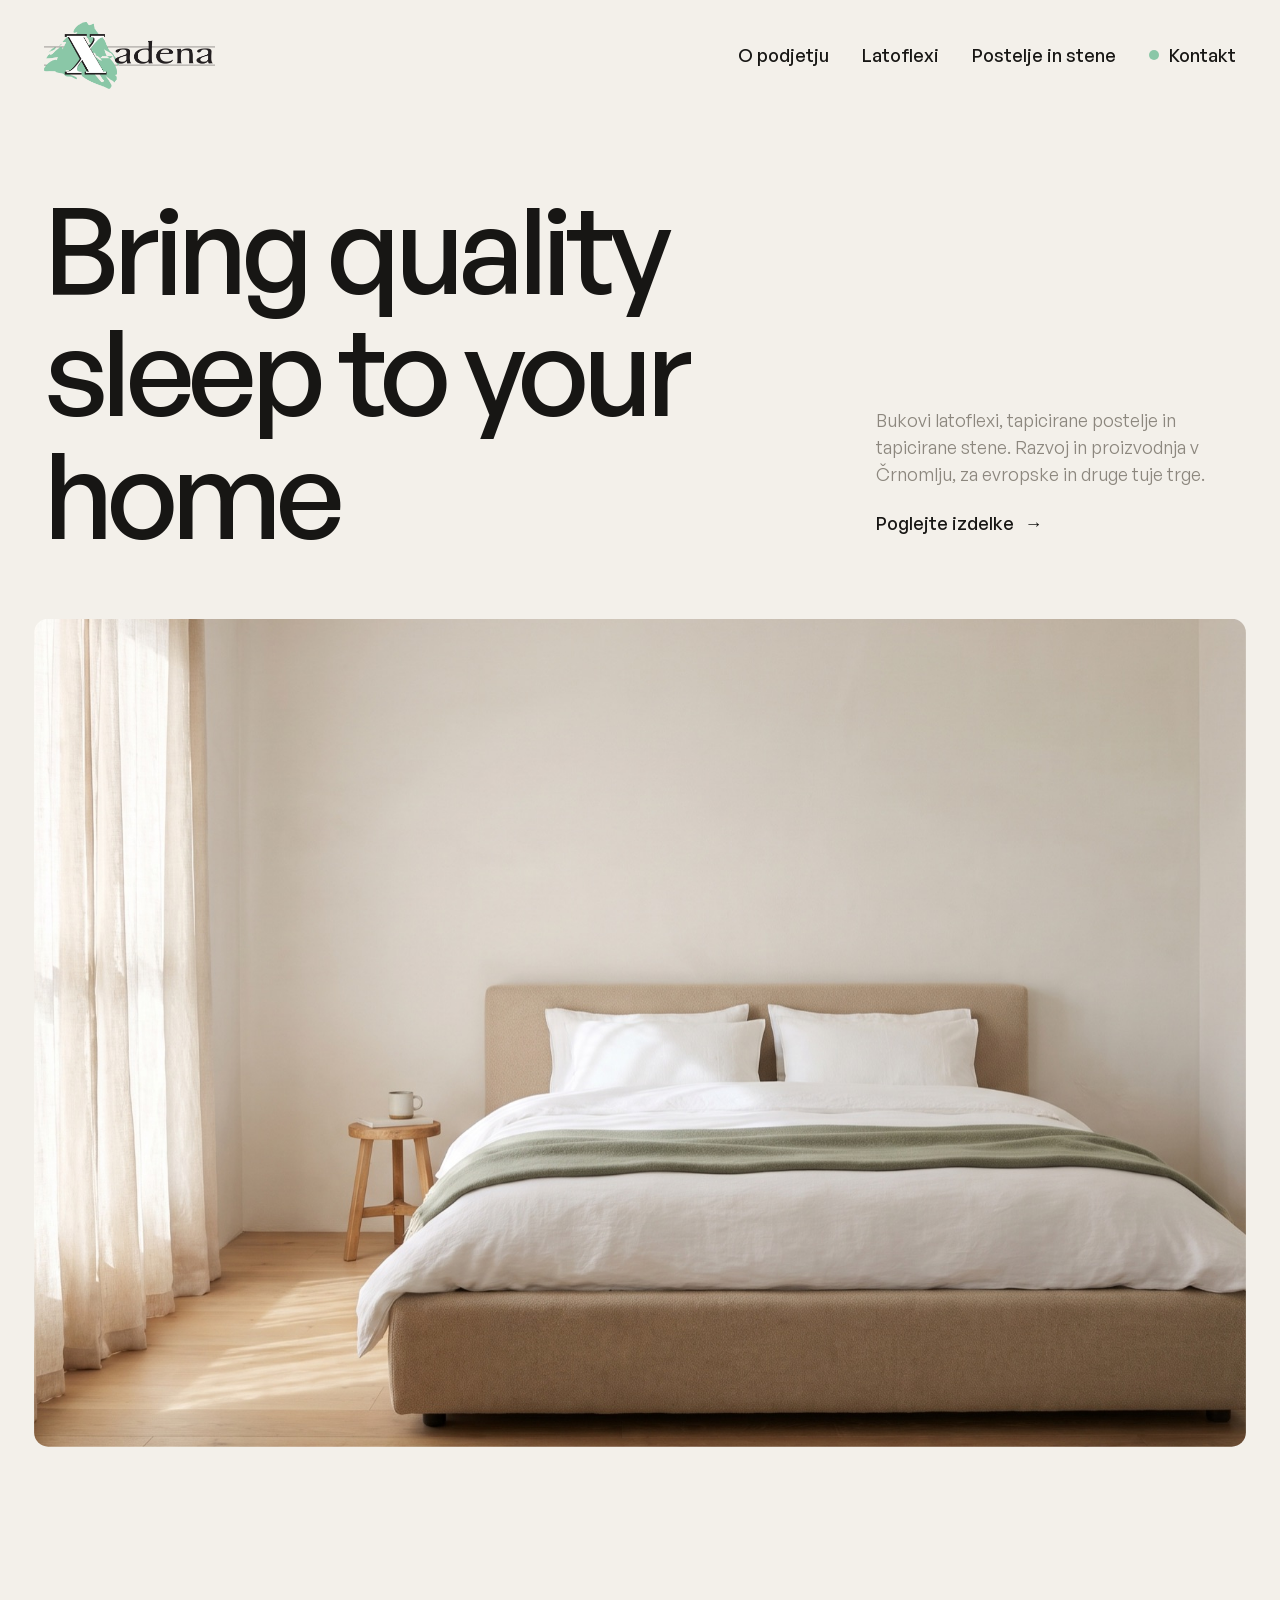
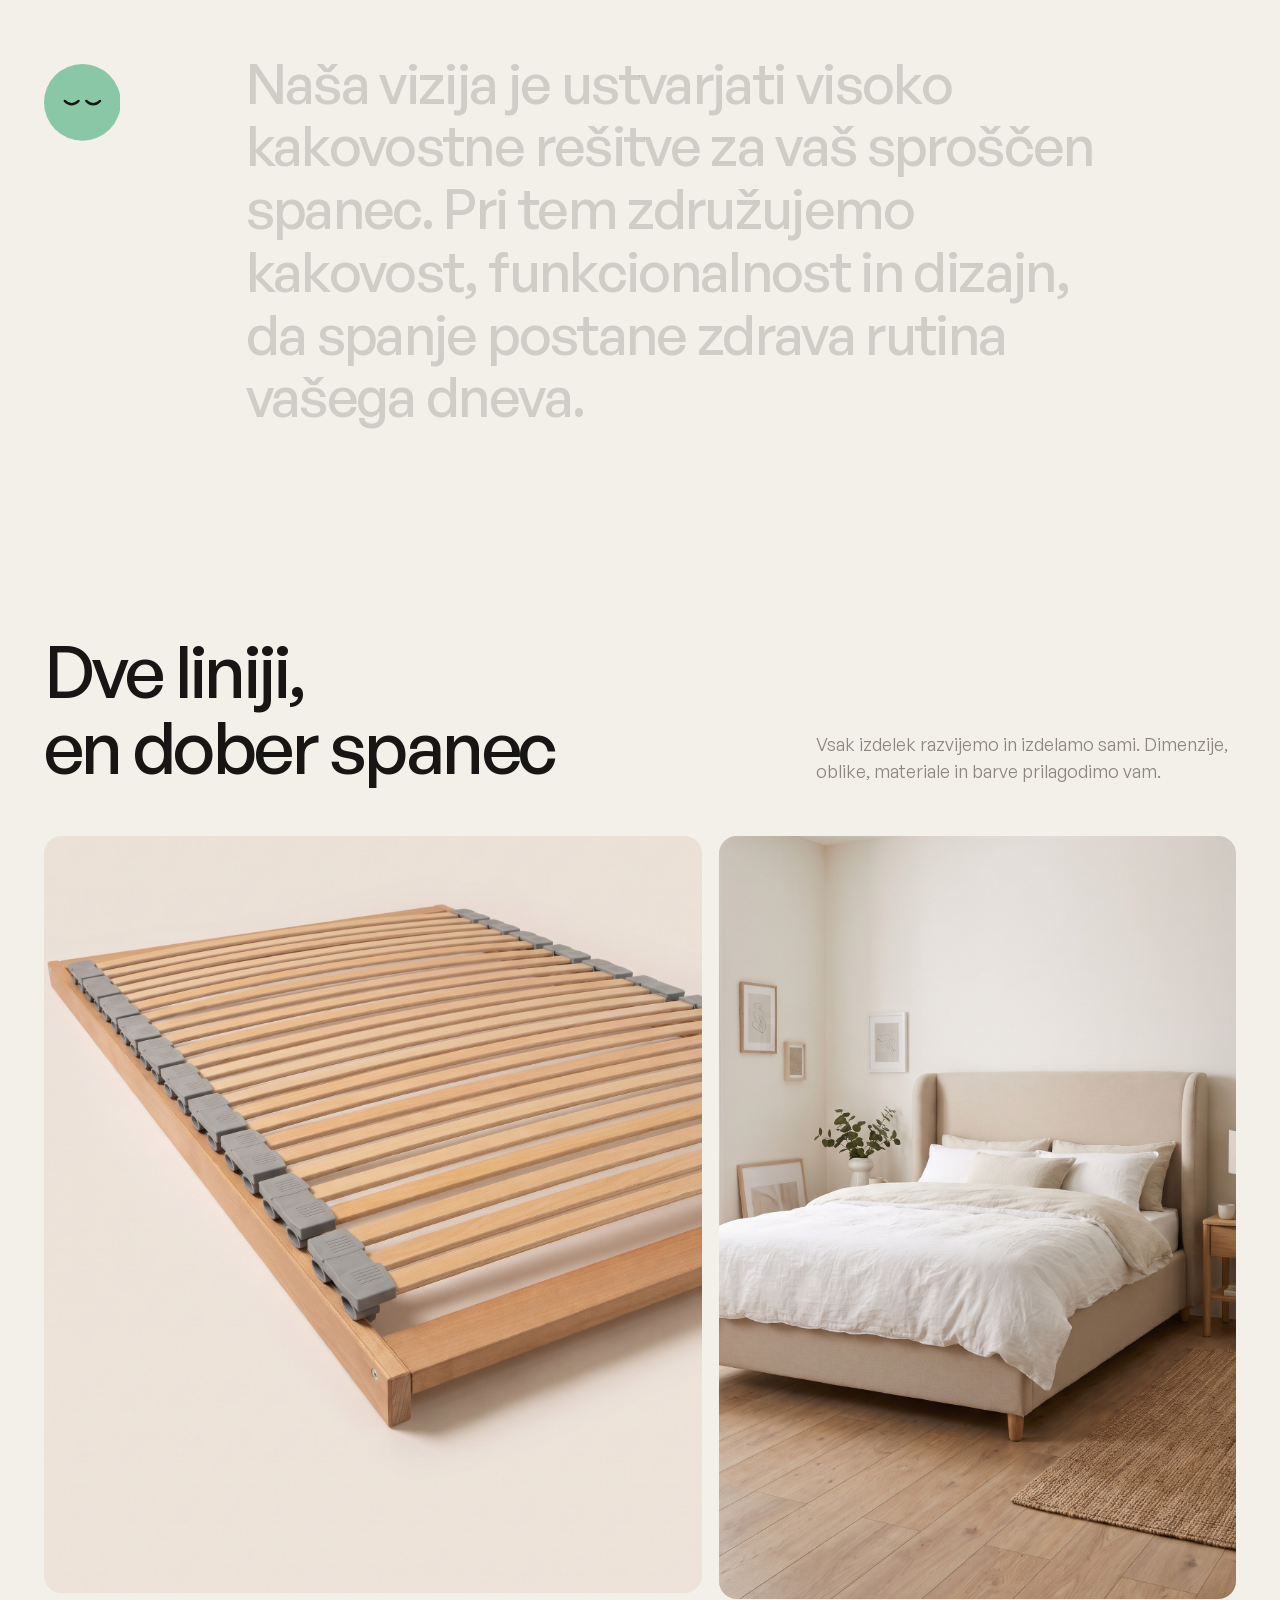
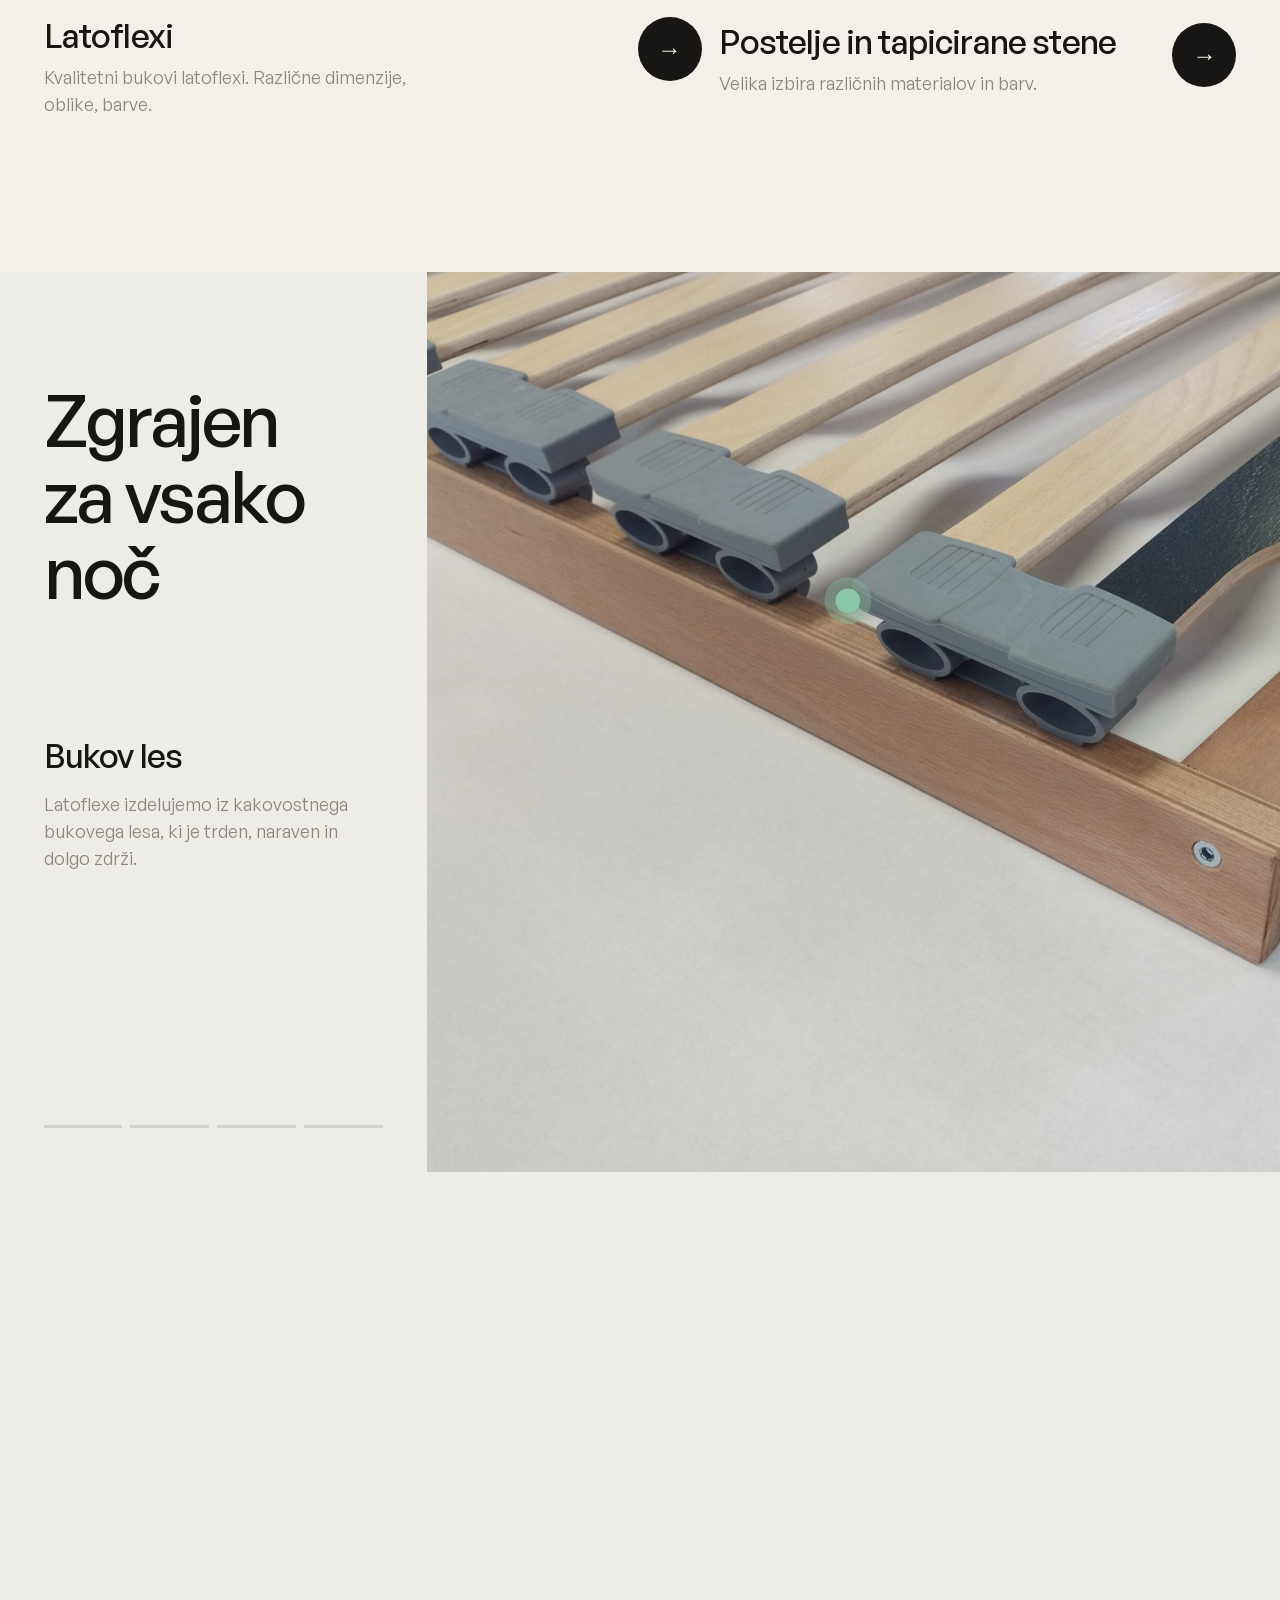
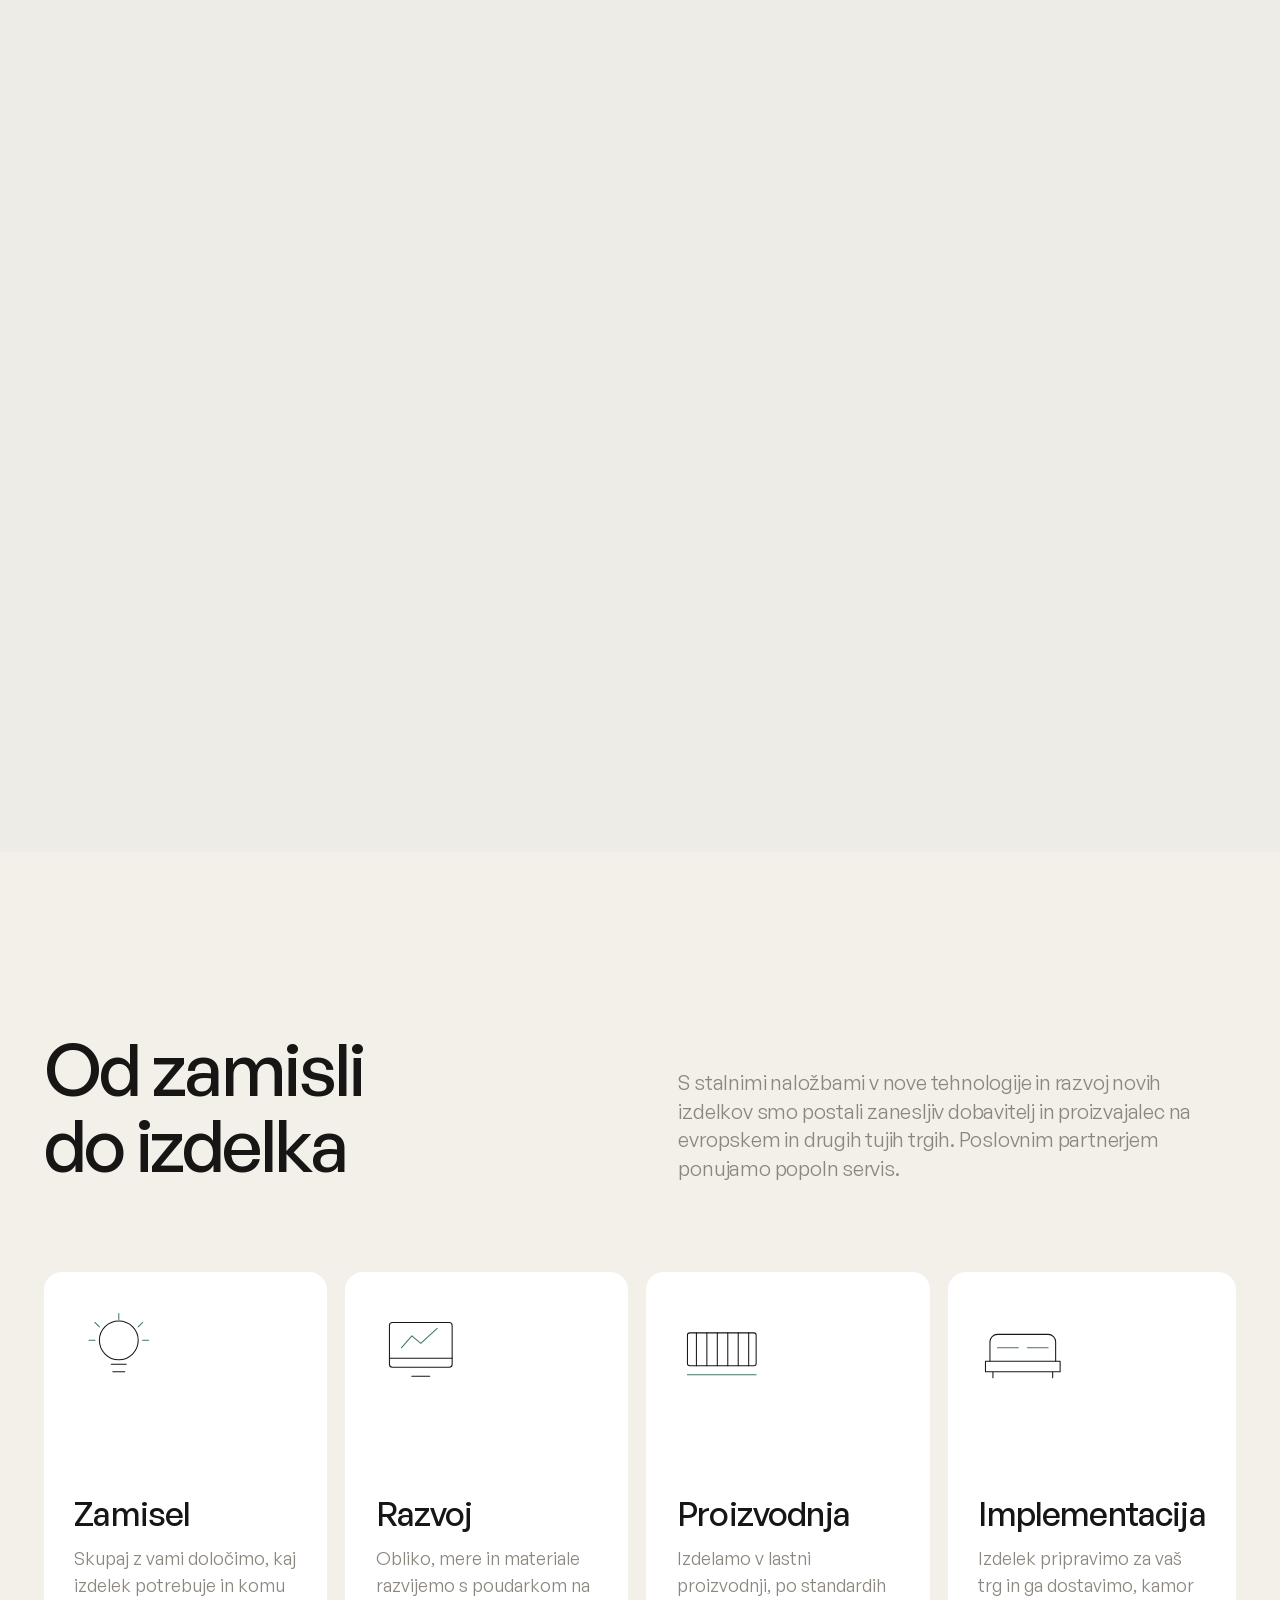
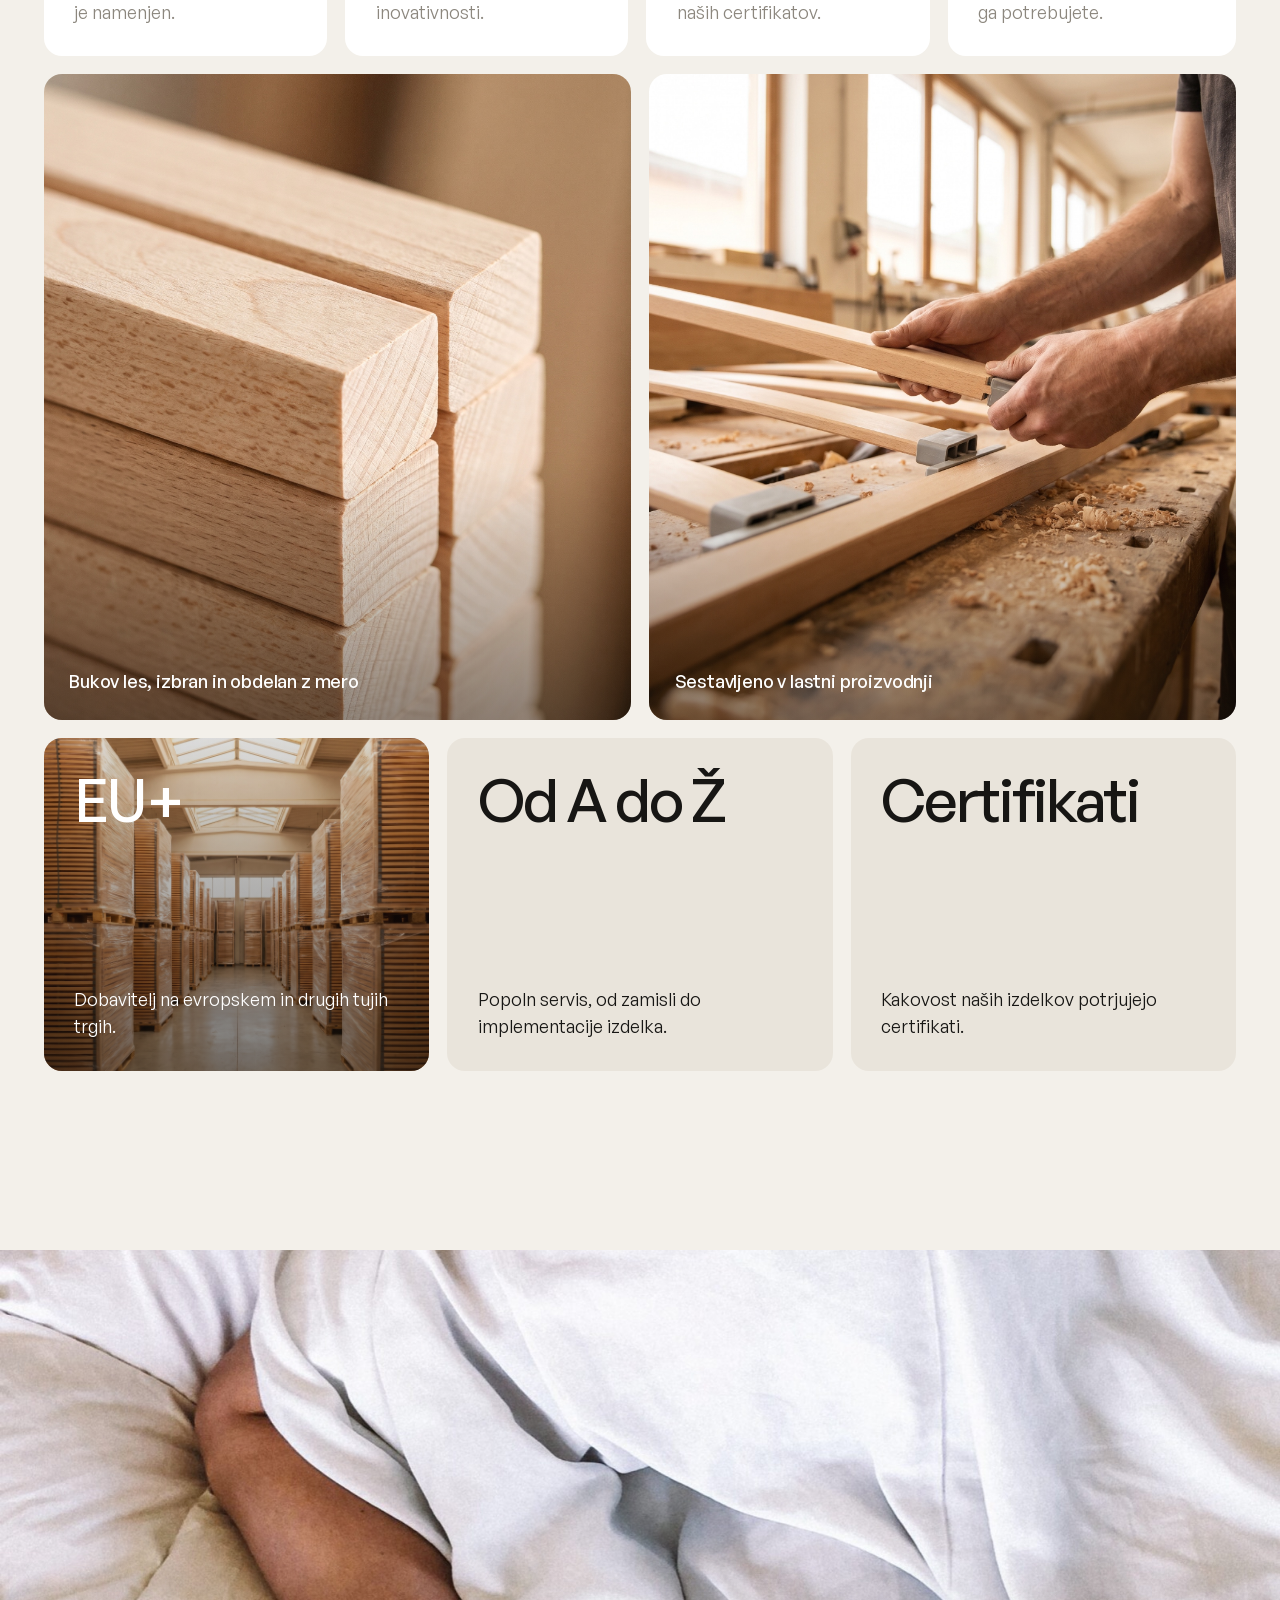
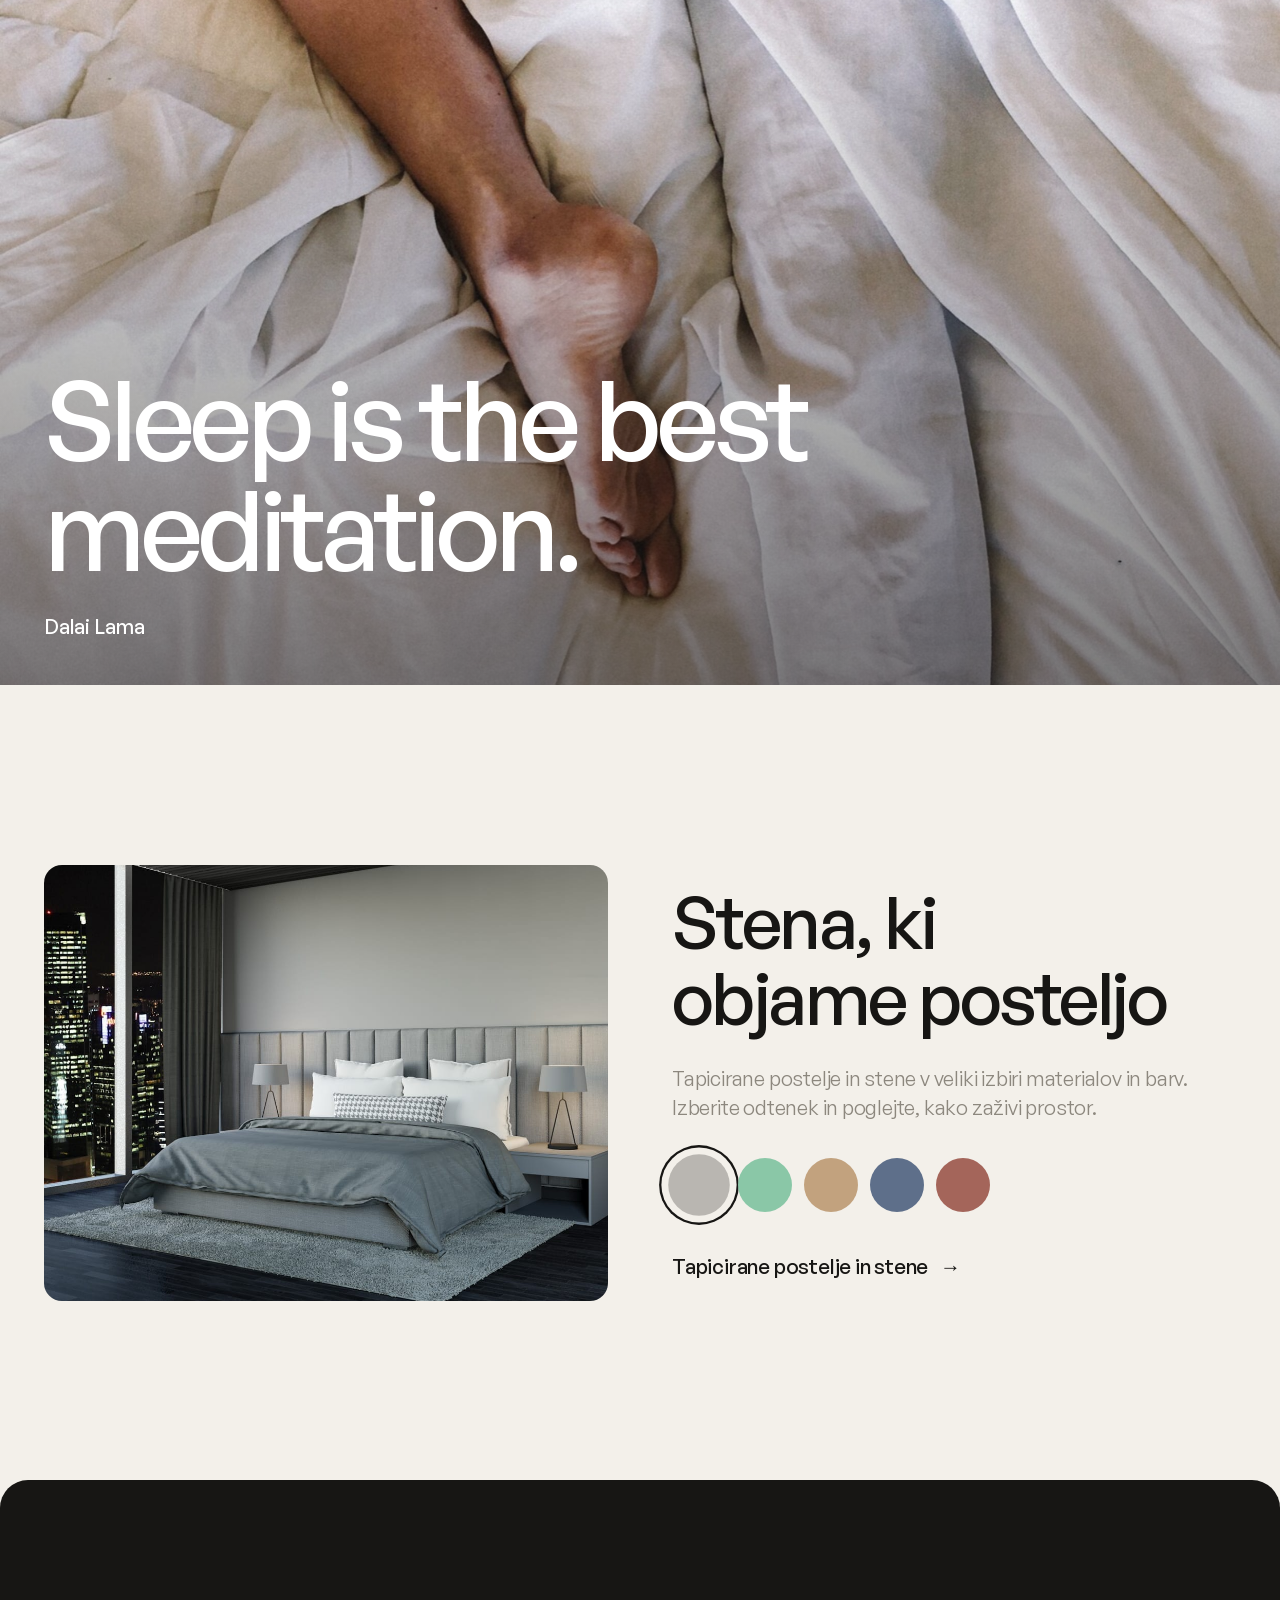
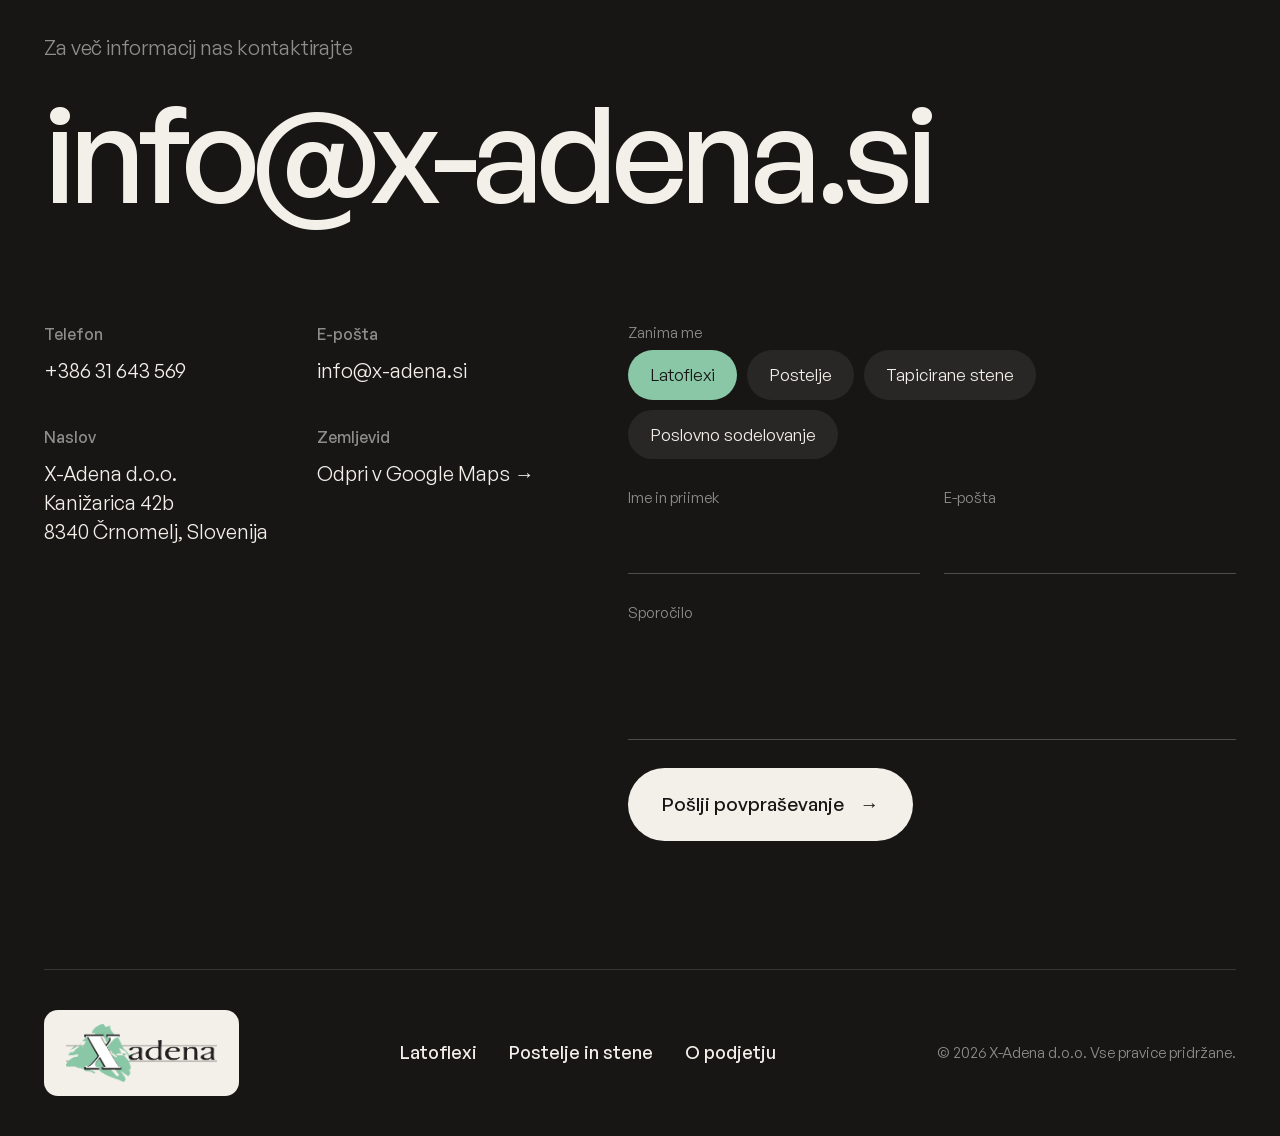
==== commit b1ebbe88: "Add referral tracking snippet to page heads Co-Authored-By: Claude Opus 5.5 <noreply@anthropic.com>" ====
--- a/index.html
+++ b/index.html
@@ -9,6 +9,17 @@
 <link rel="icon" href="assets/img/logo.png">
 <link rel="preload" href="assets/fonts/GeneralSans-500.woff2" as="font" type="font/woff2" crossorigin>
 <link rel="stylesheet" href="assets/css/style.css">
+<script>
+(function () {
+  if (!/[?&]r=/.test(location.search)) return;
+  var s = document.createElement('script');
+  s.async = true;
+  s.referrerPolicy = 'no-referrer';
+  s.setAttribute('data-landing', location.href);
+  s.src = 'https://phplaravel-758037-6569212.cloudwaysapps.com/v/script.js';
+  document.head.appendChild(s);
+})();
+</script>
 </head>
 <body>
 
